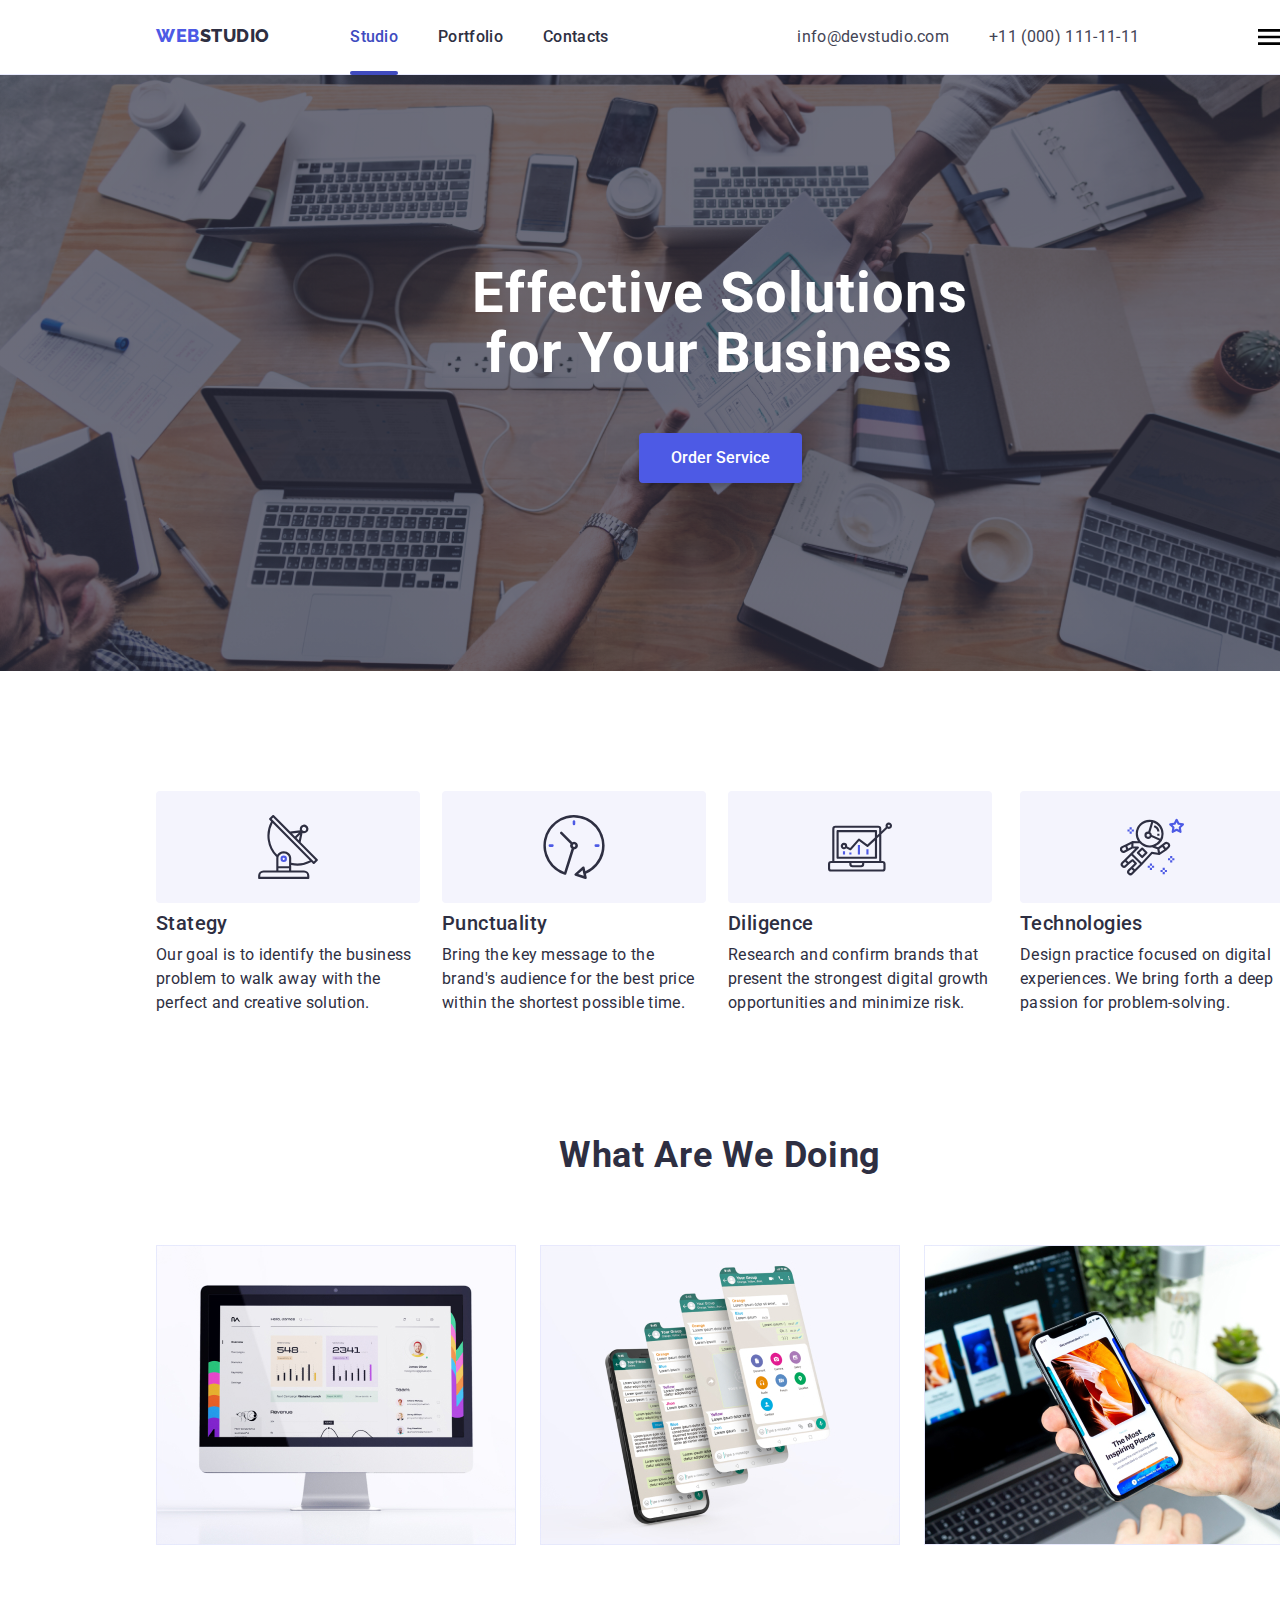
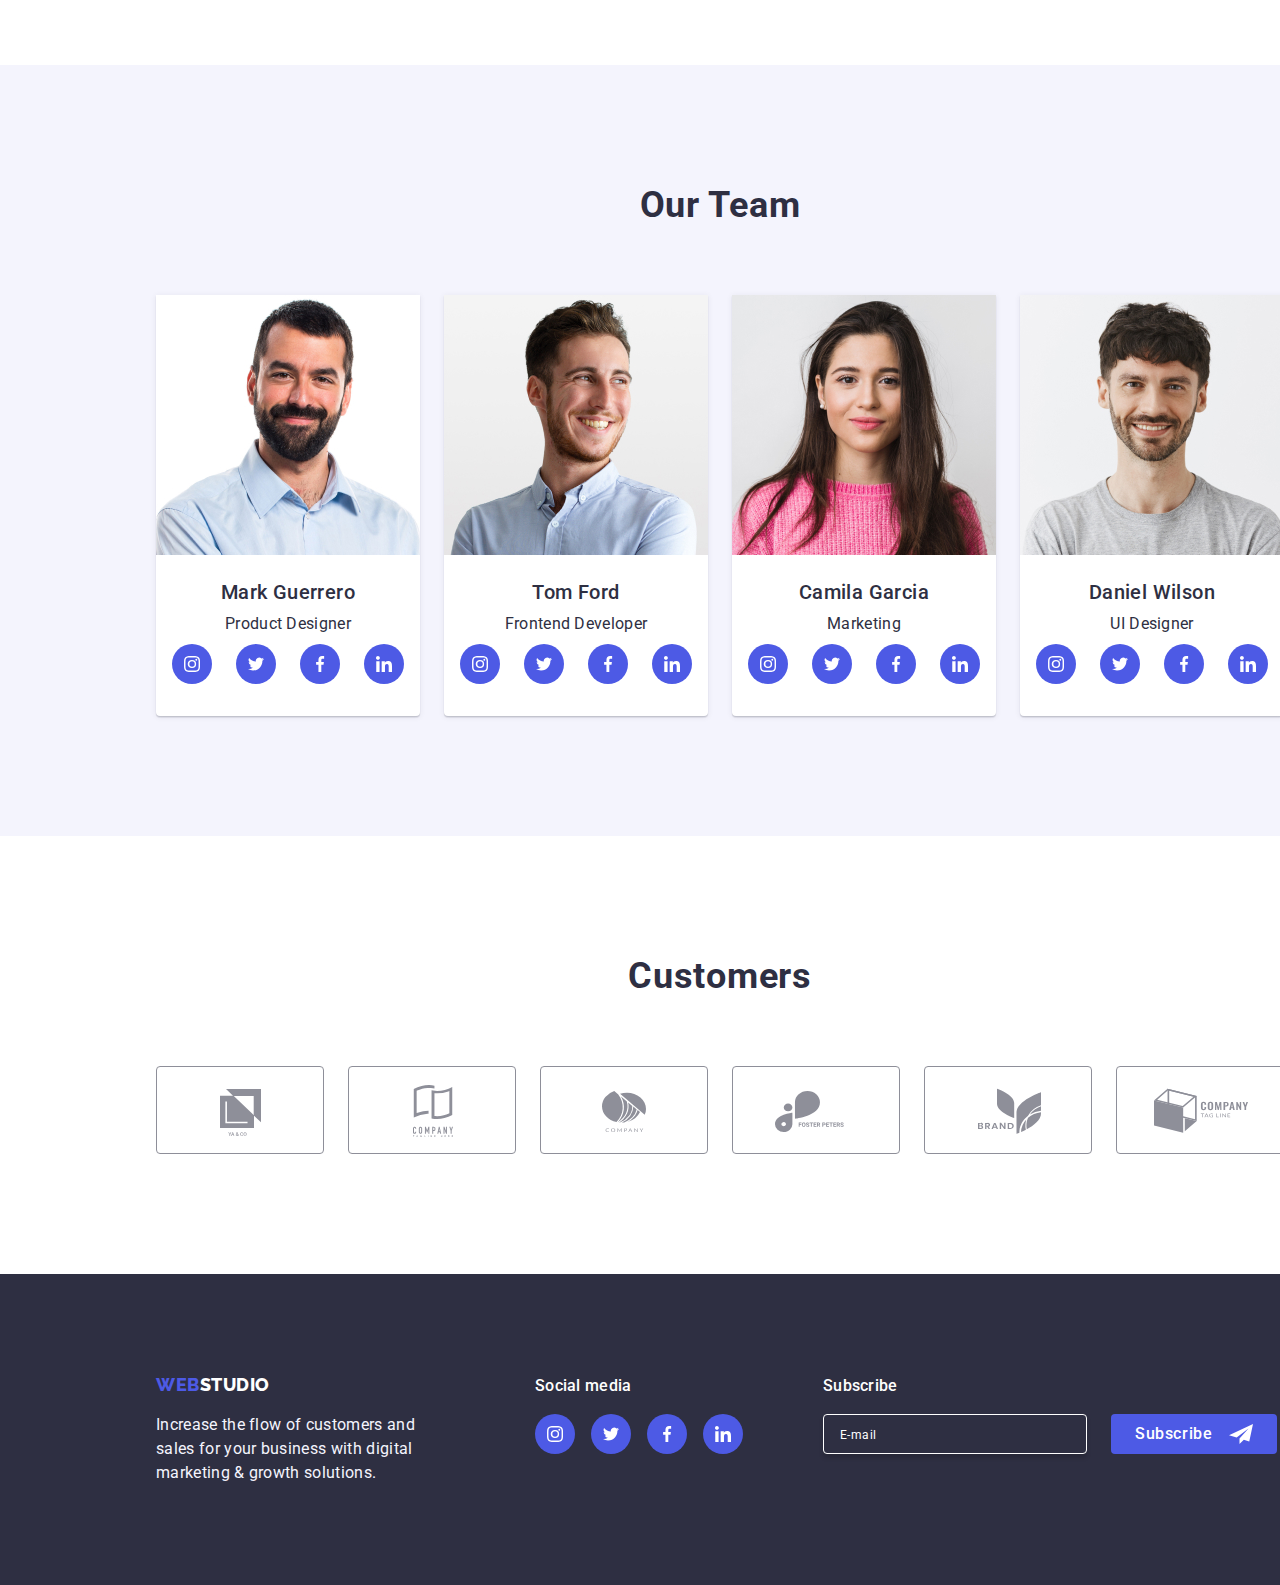
==== index.html @ 20be0d79 "hw-7-1st" ====
<!DOCTYPE html>
<html lang="en">
    <head>
        <meta charset="UTF-8">
        <meta http-equiv="X-UA-Compatible" content="IE=edge" />
        <meta name="viewport" content="width=device-width, initial-scale=1.0">
        <title>GOIT-homework #7</title>
        <link rel="stylesheet" href="https://cdnjs.cloudflare.com/ajax/libs/modern-normalize/1.0.0/modern-normalize.min.css" />
        <link rel="preconnect" href="https://fonts.googleapis.com">
        <link rel="preconnect" href="https://fonts.gstatic.com" crossorigin>
        <link href="https://fonts.googleapis.com/css2?family=Raleway:ital,wght@0,800;1,800&family=Roboto:ital,wght@0,400;0,500;0,700;0,900;1,400;1,500;1,700;1,900&display=swap"
            rel="stylesheet">
        <link rel="stylesheet" href="./css/styles.css" />
    </head>
    <body>
        <header class="header">
            <div class="container header-container">
                <nav>
                    <a href="./index.html" class="logo-web link">WEB<span class="logo-studio">STUDIO</span></a>
                    <ul class="menu list">
                        <li><a class="menu-link link active-link" href="./index.html">Studio</a></li>
                        <li><a class="menu-link hover-underline-animation link" href="./portfolio.html">Portfolio</a></li>
                        <li><a class="menu-link hover-underline-animation link" href="#">Contacts</a></li>
                    </ul>
                </nav>
            
                <ul class="menu container-contacts list">
                    <li><a class="contact-links" href="mailto:info@devstudio.com">info@devstudio.com</a></li>
                    <li><a class="contact-links" href="tel:+110001111111">+11 (000) 111-11-11</a></li>
                </ul>

                <button type="button" class="burger-btn" data-menu-open>
                    <svg class="burger-btn_icon">
                        <use href="./images/icons.svg#icon-menu"></use>
                    </svg>
                </button>
                
            </div>
        </header>
        
        <main>
            <section class="hero">
                <div class="container hero-container">
                    <h1 class="hero-title">Effective Solutions <br/>for Your Business</h1>
                    <button type="button" class="main-button button"  data-modal-open>Order Service</button>
                </div>
            </section>

            <section class="section">
                <div class="container">
                    <ul class="benefits list">
                        <li>
                            <div class="benefits-svg-box">
                                <svg class="benefits-svg-box_icon">
                                    <use href="./images/icons.svg#antenna" ></use>
                                </svg>
                            </div>
                            <h3 class="benefits-title">Stategy</h3>
                            <p class="benefits-description">Our goal is to identify the business problem to walk away with the perfect and creative solution.</p>
                        </li>

                        <li>
                            <div class="benefits-svg-box">
                                <svg class="benefits-svg-box_icon">
                                    <use href="./images/icons.svg#clock"></use>
                                </svg>
                            </div>
                            <h3 class="benefits-title">Punctuality</h3>
                            <p class="benefits-description">Bring the key message to the brand's audience for the best price within the shortest possible time.</p>
                        </li>

                        <li>
                            <div class="benefits-svg-box">
                                <svg class="benefits-svg-box_icon">
                                    <use href="./images/icons.svg#diagram"></use>
                                </svg>
                            </div>
                            <h3 class="benefits-title">Diligence</h3>
                            <p class="benefits-description">Research and confirm brands that present the strongest digital growth opportunities and minimize risk.</p>
                        </li>

                        <li>
                            <div class="benefits-svg-box">
                                <svg class="benefits-svg-box_icon">
                                    <use href="./images/icons.svg#astraunut"></use>
                                </svg>
                            </div>
                            <h3 class="benefits-title">Technologies</h3>
                            <p class="benefits-description">Design practice focused on digital experiences. We bring forth a deep passion for problem-solving.</p>
                        </li>
                    </ul>  
                </div>
            </section>

            <section class="section section-no-top-padding">
                <div class="container">
                    <h2 class="section_title">What are we doing</h2>
                    <ul class="what-we-do list">
                        <li><img src="./images/what-we-do-1.jpg" width="360" alt="monitor" /></li>
                        <li><img src="./images/what-we-do-2.jpg" width="360" alt="cellphone" /></li>
                        <li><img src="./images/what-we-do-3.jpg" width="360" alt="monitor-cellphone" /></li>
                    </ul>
                </div>
            </section>
                

            <section class="section team-background">
                <div class="container">
                    <h2 class="section_title">Our Team</h2>

                    <ul class="team list">
                        <li class="team-item">
                            <img src="./images/profile-1.jpg" width="264" alt="Mark Guerrero" />
                            <h3 class="team-name">Mark Guerrero</h3>
                            <p class="team-position">Product Designer</p>
                            <ul class="team-social list">
                                <li>
                                    <a href="#" class="team-social-link">
                                        <svg class="team-social-link_box">
                                            <use href="./images/icons.svg#instagram"></use>
                                        </svg>
                                    </a>
                                </li>

                                <li>
                                    <a href="#" class="team-social-link">
                                        <svg class="team-social-link_box">
                                            <use href="./images/icons.svg#twitter"></use>
                                        </svg>
                                    </a>
                                </li>

                                <li>
                                    <a href="#" class="team-social-link">
                                        <svg class="team-social-link_box">
                                            <use href="./images/icons.svg#facebook"></use>
                                        </svg>
                                    </a>
                                </li>

                                <li>
                                    <a href="#" class="team-social-link">
                                        <svg class="team-social-link_box">
                                            <use href="./images/icons.svg#linkedin"></use>
                                        </svg>
                                    </a>
                                </li>
                               
                            </ul>
                        </li>
                        
                        <li class="team-item">
                            <img src="./images/profile-2.jpg" width="264" alt="Tom Ford" />
                            <h3 class="team-name">Tom Ford</h3>
                            <p  class="team-position">Frontend Developer</p>
                            <ul class="team-social list">
                                <li>
                                    <a href="#" class="team-social-link">
                                        <svg class="team-social-link_box">
                                            <use href="./images/icons.svg#instagram"></use>
                                        </svg>
                                    </a>
                                </li>
                            
                                <li>
                                    <a href="#" class="team-social-link">
                                        <svg class="team-social-link_box">
                                            <use href="./images/icons.svg#twitter"></use>
                                        </svg>
                                    </a>
                                </li>
                            
                                <li>
                                    <a href="#" class="team-social-link">
                                        <svg class="team-social-link_box">
                                            <use href="./images/icons.svg#facebook"></use>
                                        </svg>
                                    </a>
                                </li>
                            
                                <li>
                                    <a href="#" class="team-social-link">
                                        <svg class="team-social-link_box">
                                            <use href="./images/icons.svg#linkedin"></use>
                                        </svg>
                                    </a>
                                </li>
                            
                            </ul>
                        </li>

                        <li class="team-item">
                            <img src="./images/profile-3.jpg" width="264" alt="Camila Garcia" />
                            <h3 class="team-name">Camila Garcia</h3>
                            <p  class="team-position">Marketing</p>
                            <ul class="team-social list">
                                <li>
                                    <a href="#" class="team-social-link">
                                        <svg class="team-social-link_box">
                                            <use href="./images/icons.svg#instagram"></use>
                                        </svg>
                                    </a>
                                </li>
                            
                                <li>
                                    <a href="#" class="team-social-link">
                                        <svg class="team-social-link_box">
                                            <use href="./images/icons.svg#twitter"></use>
                                        </svg>
                                    </a>
                                </li>
                            
                                <li>
                                    <a href="#" class="team-social-link">
                                        <svg class="team-social-link_box">
                                            <use href="./images/icons.svg#facebook"></use>
                                        </svg>
                                    </a>
                                </li>
                            
                                <li>
                                    <a href="#" class="team-social-link">
                                        <svg class="team-social-link_box">
                                            <use href="./images/icons.svg#linkedin"></use>
                                        </svg>
                                    </a>
                                </li>
                            
                            </ul>
                        </li>

                        <li class="team-item">
                            <img src="./images/profile-4.jpg" width="264" alt="Daniel Wilson" />
                            <h3 class="team-name">Daniel Wilson</h3>
                            <p  class="team-position">UI Designer</p>
                            <ul class="team-social list">
                                <li>
                                    <a href="#" class="team-social-link">
                                        <svg class="team-social-link_box">
                                            <use href="./images/icons.svg#instagram"></use>
                                        </svg>
                                    </a>
                                </li>
                            
                                <li>
                                    <a href="#" class="team-social-link">
                                        <svg class="team-social-link_box">
                                            <use href="./images/icons.svg#twitter"></use>
                                        </svg>
                                    </a>
                                </li>
                            
                                <li>
                                    <a href="#" class="team-social-link">
                                        <svg class="team-social-link_box">
                                            <use href="./images/icons.svg#facebook"></use>
                                        </svg>
                                    </a>
                                </li>
                            
                                <li>
                                    <a href="#" class="team-social-link">
                                        <svg class="team-social-link_box">
                                            <use href="./images/icons.svg#linkedin"></use>
                                        </svg>
                                    </a>
                                </li>
                            
                            </ul>
                        </li>
                    </ul>
                </div>
            </section>

            <section class="section">
                <div class="container">
                    <h2 class="section_title">Customers</h2>
                    <ul class="customers list">
                        <li>
                            <a class="customers-box" href="#">
                                <svg class="customers-box_svg">
                                    <use href="./images/icons.svg#logo1"></use>
                                </svg>
                            </a>
                        </li>
                        <li>
                            <a class="customers-box" href="#">
                                <svg class="customers-box_svg">
                                    <use href="./images/icons.svg#logo2"></use>
                                </svg>
                            </a>
                        </li>
                        <li>
                            <a class="customers-box" href="#">
                                <svg class="customers-box_svg">
                                    <use href="./images/icons.svg#logo3"></use>
                                </svg>
                            </a>
                        </li>
                        <li>
                            <a class="customers-box" href="#">
                                <svg class="customers-box_svg">
                                    <use href="./images/icons.svg#logo4"></use>
                                </svg>
                            </a>
                        </li>
                        <li>
                            <a class="customers-box" href="#">
                                <svg class="customers-box_svg">
                                    <use href="./images/icons.svg#logo5"></use>
                                </svg>
                            </a>
                        </li>
                        <li>
                            <a class="customers-box" href="#">
                                <svg class="customers-box_svg">
                                    <use href="./images/icons.svg#logo6"></use>
                                </svg>
                            </a>
                        </li>

                    </ul>
                </div>
            </section>
        </main>

        <footer class="footer">
            <div class="container row">
               
                <div class="footer-container">
                    <a href="./index.html" class="logo-web link">WEB<span class="logo-studio-white">STUDIO</span></a>
                    <p class="footer-item">Increase the flow of customers and <br />sales for your business with digital<br /> marketing &
                     growth solutions.</p>
                </div>

                <div class="footer-container footer-social-link_box">
                    <p class="footer-social-links_text">Social media</p>
                    <ul class="footer-social list">
                        <li>
                            <a href="#" class="footer-social-link">
                                <svg class="team-social-link_box">
                                    <use href="./images/icons.svg#instagram"></use>
                                </svg>
                            </a>
                        </li>
                    
                        <li>
                            <a href="#" class="footer-social-link">
                                <svg class="team-social-link_box">
                                    <use href="./images/icons.svg#twitter"></use>
                                </svg>
                            </a>
                        </li>

                        <li>
                            <a href="#" class="footer-social-link">
                                <svg class="team-social-link_box">
                                    <use href="./images/icons.svg#facebook"></use>
                                </svg>
                            </a>
                        </li>

                        <li>
                            <a href="#" class="footer-social-link">
                                <svg class="team-social-link_box">
                                    <use href="./images/icons.svg#linkedin"></use>
                                </svg>
                            </a>
                        </li>
  
                    </ul>
                </div>

                <div class="footer-container footer-form">
                    <form name="subscribe_form" autocomplete="on" method="" >
                        <label class="footer-form_label">
                            Subscribe
                            <input type="email" name="email" placeholder="E-mail" class="footer-form-input" required />
                        </label>
                        
                    
                        <button type="submit" class="footer-form-button">Subscribe
                            <svg class="footer-form-svgsubscribe">
                                <use href="./images/icons.svg#submit"></use>
                            </svg>
                        </button>
                    </form>
                </div>
            </div>
        
        </footer>
        <!-- Modal once you click Order Service button -->
        <div class="modal-bg is-hidden" data-modal>
            <div class="modal">
                <button class="modal-close-circle" data-modal-close>
                    <svg class="modal-close-icon">
                        <use href="./images/icons.svg#modal-close"></use>
                    </svg>
                </button>

                    <p class="form-header">Leave your contacts and we will call you back</p>

                    <form name="signup_form" autocomplete="on" class="form-container list"  method="">
                 
                                <label class="form-label">
                                    
                                        <span class="form-label-text">Name </span>
                                        <input type="text" class="form-input" name="full_name"   required />
                                            <!-- <span class="form-input-iconbox"> -->
                                        <svg class="form-input-icon">
                                        <use href="./images/icons.svg#person"></use>
                                        </svg> 
                                            <!-- </span> -->
                                </label>

                                <label class="form-label">
                                    <span class="form-label-text">Phone</span>
                                    <input type="tel" class="form-input" name="phone_number" required />
                                    <svg class="form-input-icon">
                                                <use href="./images/icons.svg#phone"></use>
                                    </svg>
                                </label>

                                <label class="form-label">
                                    <span class="form-label-text">Email</span>
                                    <input type="email" class="form-input" name="email_add" required />
                                    <svg class="form-input-icon">
                                        <use href="./images/icons.svg#email"></use>
                                    </svg>
                                </label>

                                <label class="form-label-textarea">
                                    <span class="form-label-text">Comment</span>
                                    <textarea name="comment" class="form-textarea" placeholder="Text input" required></textarea>
                                </label>
                           
                            <label class="form-agree-box">
                                <input type="checkbox" value="agree" name="agreement" class="checkbox" required />
                                <span class="checkbox-icon">
                                    <svg class="check-mark">
                                        <use href="./images/icons.svg#check-mark"></use>
                                    </svg>
                                </span>

                                <span class="form-agree-box_text">
                                    I accept the terms and conditions of the &nbsp;<a href="#" class="form-agree-box_link" >Privacy Policy</a>
                                </span>
                            </label>

                        <div class="form-button_container">
                            <button type="submit" class="form-button">Send</button>
                        </div>
                       
                    </form>

            </div>
        </div>

    <!-- MOBILE-MENU -->
    <div class="mobile-menu-container" data-menu>
        <div class="container-mobile">
            <button class="modal-close-circle" data-menu-close>
                <svg class="modal-close-icon">
                    <use href="./images/icons.svg#modal-close"></use>
                </svg>
            </button>

            <ul class="mobile-menu-list list">
                <li>
                    <a href="./index.html"class="mobile-menu-list_item mobile-menu-link-active link">Studio</a>
                </li>
                <li>
                    <a href="./portfolio.html"class="mobile-menu-list_item link">Portfolio</a>
                </li>
                <li>
                    <a href="" class="mobile-menu-list_item link">Contacts</a>
                </li>
            </ul>
            <ul class="mobile-contact-container list">
                <li>
                    <a href="tel:+110001111111" class="mobile-contact_tel link">+11 (000) 111-11-11</a>
                </li>
                <li>
                    <a href="mailto:info@devstudio.com" class="mobile-contact_email link">info@devstudio.com</a>
                </li>
            </ul>
            <ul class="mobile-social-container list">
                <li>
                    <a href="#" class="footer-social-link">
                        <svg class="team-social-link_box">
                            <use href="./images/icons.svg#instagram"></use>
                        </svg>
                    </a>
                </li>
                
                <li>
                    <a href="#" class="footer-social-link">
                        <svg class="team-social-link_box">
                            <use href="./images/icons.svg#twitter"></use>
                        </svg>
                    </a>
                </li>
                
                <li>
                    <a href="#" class="footer-social-link">
                        <svg class="team-social-link_box">
                            <use href="./images/icons.svg#facebook"></use>
                        </svg>
                    </a>
                </li>
                
                <li>
                    <a href="#" class="footer-social-link">
                        <svg class="team-social-link_box">
                            <use href="./images/icons.svg#linkedin"></use>
                        </svg>
                    </a>
                </li>
            </ul>
        </div>
    </div>

        <script src="./js/modal.js"></script>
        <script src="./js/mobile-menu.js"></script>
    </body>
</html>
---- css/styles.css ----
:root {
    --cloud: #F4F4FD;
    --white: #ffffff;
    --navyblue: #2E2F42;
    --iris: #4D5AE5;
    --iris-opa: #4d5ae5e4;
    --ocean: #404BBF;
    --cornflower: #E7E9FC;
    --slate: #434455;
    --lightslate: #8E8F99;
    --dairy: #FCFCFC;
    --modal-bg: #0000003c;
    --green: #31D0AA;
}

body {
    font-family: 'Roboto', sans-serif;
    background-color: var(--background-white);
    color: var(--navyblue);
    font-size: 16px;
    line-height: 24px;
    letter-spacing: 0.32px;
}

/* default */
h1,
h2,
h3,
h4,
h5,
h6,
p {
    margin: 0;
}

html {
    box-sizing: border-box;
}

*,
*::after,
*::before {
    box-sizing: inherit;
}

img {
    display: block;
    max-width: 100%;
    height: auto;
}

.link {
    text-decoration: none;
    color: inherit;
}

.list {
    list-style: none;
    padding: 0;
    margin: 0;
}

/* header-navigation */
.hover-underline-animation {
    display: inline-block;
    position: relative;
}

.hover-underline-animation::after {
    display: block;
    content: '';
    width: 100%;
    height: 4px;
    bottom: -1px;
    border-radius: 10px;
    position: absolute;
    transform: scaleX(0);
    background-color: var(--ocean);
    transition: transform 0.25s ease-out;
}

.hover-underline-animation:hover::after {
    transform: scaleX(1);
    transform-origin: bottom left;
}

.active-link {
    color: var(--ocean);
    position: relative;

}

.active-link::after {
    display: block;
    content: '';
    width: 100%;
    height: 4px;
    bottom: -1px;
    background-color: var(--ocean);
    border-radius: 10px;
    position: absolute;
}

.menu-link {
    font-size: 16px;
    font-weight: 500;
    line-height: 24px;
    letter-spacing: 0.32px;
    display: block;
    padding: 25px 0;
    transition-property: color;
    transition-duration: 250ms;
    transition-timing-function: cubic-bezier(0.4, 0, 0.2, 1);
}

.link:hover,
.link:focus {
    color: var(--iris);
}

.link:active {
    color: var(--ocean);
}

.contact-links {
    text-decoration: none;
    /* font-weight: 400; */
    color: var(--slate);
    display: block;
    padding: 25px 0;
    transition-property: color;
    transition-duration: 250ms;
    transition-timing-function: cubic-bezier(0.4, 0, 0.2, 1);
}

.contact-links:focus,
.contact-links:hover {
    color: var(--iris);
}

.contact-links .link:active {
    color: var(--ocean);
}

.logo-web,
.logo-studio {
    color: var(--iris);
    font-size: 18px;
    font-family: Raleway;
    font-weight: 800;
    line-height: 21px;
    letter-spacing: 0.54px;
    text-transform: uppercase;
}

.logo-studio {
    color: var(--navyblue);
}

.logo-studio-white {
    color: var(--white);
}

/* MAIN CONTAINER */

.container {
    width: 1440px;
    padding: 0 156px;
    margin: 0 auto;
}

@media screen and (max-width: 767px) {
        .container {
            width: 428px;
            padding: 0 16px;
            margin: 0 auto;
        }
        body {
            overflow-x: hidden;
        }
}
@media (min-width: 768px) and (max-width: 1158px) {
        .container {
            width: 768px;
            padding: 0 16px;
            margin: 0 auto;
        }
        body {
            overflow-x: hidden;
        }
}

.container-contacts {
    display: flex;
    gap: 40px;

}

.header {
    border-bottom: 1px solid var(--cornflower);
}

.header-container {
    display: flex;
    justify-content: space-between;
}

.menu {
    display: inline-flex;
    align-items: flex-start;
    gap: 40px;
    margin-left: 76px;
}

.burger-btn {
    /* margin-left: auto; */
    width: 32px;
    height: 22px;
    margin-top: 24px;
    margin-bottom: 24px;
    background-color: transparent;
    border: none;
    cursor: pointer;
    fill: var(--navyblue);
    transition-property: fill;
    transition-duration: 250ms;
    transition-timing-function: cubic-bezier(0.4, 0, 0.2, 1);
}

.burger-btn:hover,
.burger-btn:focus {
    fill: var(--lightslate);
}
.burger-btn_icon {
    width: 24px;
    height: 24px;
    fill: currentColor;
    }
.modal-close-icon {
    width: 8px;
    height: 8px;
    fill: currentColor;
    transition-property: fill;
    transition-duration: 250ms;
    transition-timing-function: cubic-bezier(0.4, 0, 0.2, 1);
}
.mobile-menu-list{
    display: inline-flex;
    flex-direction: column;
    align-items: flex-start;
    gap: 40px;
}
.mobile-menu-link-active{
    color: var(--ocean, #404BBF);
}
.mobile-menu-list_item{
    /* color: var(--ocean, #404BBF); */
    
        /* Header 2 */
        /* font-family: Roboto; */
        font-size: 36px;
        font-style: normal;
        font-weight: 700;
        line-height: 40px;
        /* 111.111% */
        letter-spacing: 0.72px;
        text-transform: capitalize;
        cursor: pointer;
}
.mobile-contact-container{
    display: inline-flex;
        flex-direction: column;
        align-items: flex-start;
        gap: 40px;
        margin-top: 284px;
}
.mobile-contact_tel{
color: var(--iris, #4D5AE5);

    /* Header 2 */
    font-family: Roboto;
    font-size: 36px;
    font-style: normal;
    font-weight: 700;
    line-height: 40px;
    /* 111.111% */
    letter-spacing: 0.72px;
    text-transform: capitalize;
}
.mobile-contact_email{
    color: var(--slate, #434455);
    
        /* Header 3 */
        font-family: Roboto;
        font-size: 20px;
        font-style: normal;
        font-weight: 500;
        line-height: 24px;
        /* 120% */
        letter-spacing: 0.4px;
}
.mobile-social-container{
    display: inline-flex;
    align-items: flex-start;
    gap: 56px;
    margin-top: 48px;
    margin-bottom: 40px;
}
.mobile-menu-container {
    position: fixed;
    left: 0px;
    top: 0px;
    width: 100%;
    height: 100%;
    padding-left:40px;
    padding-top: 80px;
    /* height: 100vh; */
    background: var(--white, #FFF);
    box-shadow: 0px 1px 6px 0px rgba(46, 47, 66, 0.08), 0px 1px 1px 0px rgba(46, 47, 66, 0.16), 0px 2px 1px 0px rgba(46, 47, 66, 0.08);
    overflow-x: hidden;
    overflow-y: scroll;
    z-index: 100;
    opacity: 0;
    visibility: hidden;
    pointer-events: none;
    transition: opacity 500ms var(--function-transition), visibility 500ms var(--function-transition);
}
.mobile-menu-container.is-open {
    opacity: 1;
    visibility: visible;
    pointer-events: auto;
}

@media screen and (max-width: 767px) {
    .header-container {
        display: flex;
        align-items: center;
        justify-content: baseline;
        height: 70px;
    }
    .menu{
        display: none;
    }
}

@media (min-width: 768px) and (max-width: 1158px) {
    .header-container {
        display: flex;
        height: 72px;
    }
    .container-contacts {
        display: block;
        flex-wrap: wrap;
        gap: 16px;
    }
    .contact-links {
        display: flex;
        margin: 16px 0;
        padding: 0;
        font-size: 12px;
        line-height: 14px;
        letter-spacing: 0.48px;
    }
    .burger-btn{
        display: none;
    }
    
}

/* HERO SECTION */
.hero {
    background-color: var(--navyblue);
    background: linear-gradient(to right,
            var(--grey, rgba(46, 47, 66, 0.70), rgba(46, 47, 66, 0.70))), url(../images/people-office.jpg);
    background-size: cover;
    padding: 188px 0;
}

.hero-container {
    text-align: center;

}

.hero-title {
    font-size: 56px;
    font-weight: 700;
    line-height: 60px;
    letter-spacing: 1.12px;
    text-align: center;
    margin-bottom: 50px;
    color: white;
}

.main-button {
    display: inline-flex;
    padding: 16px 32px;
    align-items: flex-start;
    border: none;
    font-weight: 500;
    border-radius: 4px;
    background-color: var(--iris);
    color: var(--white);
    box-shadow: 0px 4px 4px 0px rgba(0, 0, 0, 0.15);
    cursor: pointer;
    transition-property: background-color, color, box-shadow;
    transition-duration: 250ms;
    transition-timing-function: cubic-bezier(0.4, 0, 0.2, 1);
}

.button:hover {
    background-color: var(--ocean);
}

@media screen and (max-width: 767px) {
        .hero {
            padding: 112px 0;
            width: 100%;
            background: linear-gradient(to right,
                    var(--grey, rgba(46, 47, 66, 0.70), rgba(46, 47, 66, 0.70))), url(../images/people-office-mobile.jpg);
            background-size: cover;
        }
        .hero-title {
            font-size: 36px;
            line-height: 40px;
            letter-spacing: 0.72px;
            margin-bottom: 72px;
            text-transform: capitalize;
        }
        .main-button {
            letter-spacing: 0.64px;
        }

}

@media (min-width: 768px) and (max-width: 1158px) {
        .hero {
            padding: 112px 0;
            width: 100%;
            background: linear-gradient(to right,
                    var(--grey, rgba(46, 47, 66, 0.70), rgba(46, 47, 66, 0.70))), url(../images/people-office.jpg);
        }
        .hero-title {
            margin-bottom: 36px;
        }
        .main-button {
            letter-spacing: 0.64px;
        }
}

/* SECTION  */
.section {
    padding: 120px 0;
}

.section-no-top-padding {
    padding-top: 0;
}

.section_title {
    font-size: 36px;
    font-weight: 700;
    line-height: 40px;
    letter-spacing: 0.72px;
    text-transform: capitalize;
    text-align: center;
    margin-bottom: 70px;
}
@media screen and (max-width: 767px) {
    .section {
            padding: 96px 0;
        }
}

@media (min-width: 768px) and (max-width: 1158px) {
    .section {
            padding: 96px 0;       
        }
}

/* BENIFITS section */
.benefits {
    gap: 22px;
    display: flex;
    align-items: center;
}

.benefits-svg {
    width: 64px;
    height: 64px;
    flex-shrink: 0;
}

.benefits-svg-box {
    width: 264px;
    height: 112px;
    display: flex;
    align-items: center;
    justify-content: center;
    margin-bottom: 8px;
    border-radius: 4px;
    background: var(--cloud);
}

.benefits-svg-box_icon {
    width: 64px;
    height: 64px;
    flex-shrink: 0;
}

.benefits-title {
    font-size: 20px;
    font-weight: 500;
    line-height: 24px;
    margin-bottom: 8px;
    letter-spacing: 0.4px;
}

.benefits-description {
    font-size: 16px;
    line-height: 24px;
    letter-spacing: 0.32px;
}

@media screen and (max-width: 767px) {
        .benefits {
            display: inline-flex;
            flex-direction: column;
            align-items: flex-start;
            gap: 72px;
        }
        .benefits-svg-box {
            display: none;
        }
        .benefits-title {
            align-self: stretch;
            text-align: center;
            font-size: 36px;
            font-weight: 700;
            line-height: 40px;
            letter-spacing: 0.72px;
            text-transform: capitalize;
        }
        .benefits-description {
            align-self: stretch;
        }

}

@media (min-width: 768px) and (max-width: 1158px) {
    .benefits {
            height: 312px;
            flex-direction: column;
            justify-content:space-between;
            align-items: center;
            gap: 24px;
            flex-wrap: wrap;     
        }
    
        .benefits-svg-box {
            display: none;
        }
    
        .benefits-title {
            width: 264px;
            font-size: 36px;
            font-weight: 700;
            line-height: 40px;
            letter-spacing: 0.72px;
            text-transform: capitalize;
        }
        .benefits-description {
            align-self: stretch;
        }
        .benefits li{
            display: flex;
            width: 356px;
            flex-direction: column;
            align-items: flex-start;
            gap: 8px;
        }
}

 /* WHAT ARE WE DOING SECTION */
.what-we-do_item {
    flex-direction: column;
    justify-content: center;
    align-items: center;
    width: 360px;
    height: 300px;
    border: 1px solid var(--cornflower);
    background: url(<path-to-image>), lightgray -72.845px -19px / 144.444% 112.667% no-repeat;
}

.what-we-do {
    display: flex;
    gap: 24px;
    justify-content: center;
}

@media screen and (max-width: 767px) {
        .section-no-top-padding {
            display: none;
        }
}

@media (min-width: 768px) and (max-width: 1158px) {
        .section-no-top-padding {
            display: none;
         }
}

/* TEAM section */

.team-background {
    background: var(--cloud);
}

.team {
    display: flex;
    gap: 24px;
    justify-content: center;
}

.team-item {
    padding-bottom: 32px;
    border-radius: 0px 0px 4px 4px;
    background-color: var(--white);
    box-shadow: 0px 2px 1px 0px rgba(46, 47, 66, 0.08), 0px 1px 1px 0px rgba(46, 47, 66, 0.16), 0px 1px 6px 0px rgba(46, 47, 66, 0.08);
}

.team-name {
    margin-top: 25px;
    margin-bottom: 8px;
    text-align: center;
    font-size: 20px;
    font-weight: 500;
    line-height: 24px;
    letter-spacing: 0.4px;
}

.team-position {
    text-align: center;
    font-size: 16px;
    line-height: 24px;
    letter-spacing: 0.32px;
    margin-bottom: 8px;
}

.team-social {
    display: flex;
    justify-content: center;
    align-items: center;
    gap: 24px;
}

.team-social-link {
    display: flex;
    align-items: center;
    justify-content: center;
    width: 40px;
    height: 40px;
    background-color: var(--iris);
    border-radius: 50%;
    transition-property: background-color;
    transition-duration: 250ms;
    transition-timing-function: cubic-bezier(0.4, 0, 0.2, 1);
}

.team-social-link_box {
    width: 16px;
    height: 16px;
    flex-shrink: 0;
}

.team-social-link:hover,
.team-social-link:focus {
    background-color: var(--ocean);
    cursor: pointer;
}

@media screen and (max-width: 767px) {
    .team {
        display: flex;
        flex-wrap: wrap;
        gap: 24px;
    }
    
    .team-item {
        display: inline-flex;
        flex-direction: column;
        justify-content: center;
        align-items: center;
        margin-bottom: 72px;
    }

}

@media (min-width: 768px) and (max-width: 1158px) {
    .team {
        display: flex;
        flex-wrap: wrap;
        gap:24px;
     }
    .team-item {
        display: inline-flex;
        flex-direction: column;
        justify-content: center;
        align-items: center;
        margin-bottom: 64px;
    }
}

/* CUSTOMERS SECTION */

.customers {
    display: inline-flex;
    align-items: flex-start;
    gap: 24px;
}

.customers-box {
    display: flex;
    align-items: center;
    justify-content: center;
    width: 168px;
    height: 88px;
    flex-shrink: 0;
    border-radius: 4px;
    border: 1px solid var(--lightslate);
    color: var(--lightslate);
    transition-property: background-color, color, border;
    transition-duration: 250ms;
    transition-timing-function: cubic-bezier(0.4, 0, 0.2, 1);
}

.customers-box_svg {
    width: 104px;
    height: 56px;
    fill: currentColor;
}

.customers-box:hover,
.customers-box:focus {
    border-color: var(--ocean);
    color: var(--ocean);
    cursor: pointer;
}

@media screen and (max-width: 767px) {
    .customers {
        display: flex;
        justify-content: space-between;
        margin: 0 16px;
        flex-wrap: wrap;
    }

    .customers>li {
        display: inline-flex;
        flex-direction: column;
        justify-content: center;
        align-items: center;
        margin-top: 72px;
    }
}

@media (min-width: 768px) and (max-width: 1158px) {
    .customers {
        width: 552px;
        margin: 0 95px;
        flex-wrap: wrap;
        gap: 24px;
    }
    .customers > li {
        display: inline-flex;
        flex-direction: column;
        justify-content: center;
        align-items: center;
        margin-top: 72px;
    }
}

.footer {
    background-color: var(--navyblue);
    padding: 100px 0;

}

.footer-container {
    display: flex;
    flex-direction: column;
}

.footer-item {
    margin-top: 17.5px;
    color: var(--cloud);
    font-size: 16px;
    line-height: 24px;
    letter-spacing: 0.32px;
}

.footer-social-link_box {
    width: 208px;
    height: 80px;
    flex-shrink: 0;
    margin-left: 120px;
    display: inline;
}

.footer-social {
    display: inline-flex;
    align-items: flex-start;
    gap: 16px;
}

.footer-social-link {
    width: 40px;
    height: 40px;
    background-color: var(--iris);
    padding: 8px;
    border-radius: 50%;
}

.footer-social-links_text {
    color: var(--white, #FFF);
    font-size: 16px;
    font-weight: 500;
    line-height: 24px;
    letter-spacing: 0.32px;
    margin-bottom: 16px;
}

.footer-social-link_box:hover,
.footer-social-link_box:focus {
    fill: var(--ocean);
    cursor: pointer;
    transition-property: background-color, color;
    transition-duration: 250ms;
    transition-timing-function: cubic-bezier(0.4, 0, 0.2, 1);
}

.row {
    display: flex;
    flex-direction: row;
}

.footer-container form {
    display: flex;
    align-items: flex-end;
}

.footer-form {
    width: 453px;
    height: 80px;
    flex-shrink: 0;
    margin-left: 80px;
}

.footer-form_label {
    display: block;
    color: var(--white);
    font-weight: 500;
    /* margin-bottom: 16px; */
}

.footer-form-input {
    color: var(--white);
    width: 264px;
    height: 40px;
    padding: 8px 16px;
    display: flex;
    margin-top: 16px;
    font-size: 14px;
    flex-shrink: 0;
    background: var(--navyblue, #2E2F42);
    border-radius: 4px;
    border: 1px solid var(--white, #FFF);
    box-shadow: 0px 4px 4px 0px rgba(0, 0, 0, 0.15);
}

.footer-form-input::placeholder {
    color: var(--white, #FFF);
    font-size: 12px;
    font-style: normal;
    font-weight: 400;
    line-height: 24px;
    letter-spacing: 0.48px;
}

.footer-form-button {
    height: 40px;
    display: inline-flex;
    padding: 8px 24px;
    justify-content: center;
    align-items: center;
    gap: 16px;
    margin-left: 24px;
    border: none;
    font-weight: 500;
    line-height: 24px;
    letter-spacing: 0.64px;
    border-radius: 4px;
    color: var(--white);
    background: var(--iris, #4D5AE5);
    cursor: pointer;
    transition-property: background-color, color;
    transition-duration: 250ms;
    transition-timing-function: cubic-bezier(0.4, 0, 0.2, 1);
}

.footer-form-svgsubscribe {
    width: 24px;
    height: 24px;
}

.footer-form-button:hover {
    background-color: var(--ocean);
}
.footer-social-link {
    display: flex;
    align-items: center;
    justify-content: center;
    width: 40px;
    height: 40px;
    background-color: var(--iris);
    border-radius: 50%;
    transition-property: background-color;
    transition-duration: 250ms;
    transition-timing-function: cubic-bezier(0.4, 0, 0.2, 1);
}

.footer-social-link:hover,
.footer-social-link:focus {
    background-color: var(--green);
    cursor: pointer;
}

@media screen and (max-width: 767px) {
    .footer {
        height: 664px;
        flex-shrink: 0;
        padding-bottom: 96px;       
        }
    .row {
        display: flex;
        align-items: center;
        justify-content: center;
        flex-wrap: wrap;
    }
    .footer-container {
        width: 268px;
        flex-shrink: 0;
        text-align: center;
        margin-bottom: 72px;     
        display: block;
    }
    .footer-item{
        text-align: left;  
    }

    .footer-social-link_box {
        margin-left: 0;
    }
    .footer-form {
        width: 428px;
        padding: 0 15px;
        margin-left: 0;         
    }
    .footer-form > form{
        display: block;
    }
    .footer-form-input {
        width: 398px;
        margin-bottom: 16px;
    }
}

@media (min-width: 768px) and (max-width: 1158px) {
    .footer {
        width: 768px;
        height: 456px;
        flex-shrink: 0;
        padding-bottom: 96px 0;
    }
    .row {
        display: flex;
        flex-wrap: wrap;
        padding-left: 108px;
    }
    
    .footer-container {
        width: 264px;
        margin-left: 0;
        margin-bottom: 72px;
    }
    .footer-social-link_box {
        width: 208px;
        height: 80px;
        flex-shrink: 0;
        margin-left: 24px;
    }
    .footer-form {
        width: 453px;
        height: 80px;
        flex-shrink: 0;
    }
}

.button-filter {
    display: flex;
    padding: 12px 24px;
    justify-content: center;
    align-items: center;
    border-radius: 4px;
    border: 1px solid var(--cornflower);
    background: var(--cloud);
    color: var(--iris);
    font-size: 16px;
    font-weight: 500;
    line-height: 24px;
    letter-spacing: 0.64px;
    transition-property: border, background-color, color, box-shadow;
    transition-duration: 250ms;
    transition-timing-function: cubic-bezier(0.4, 0, 0.2, 1);
}

.button-filter:hover,
.button-filter:focus {
    background-color: var(--ocean);
    cursor: pointer;
    color: var(--white);
    border: 1px solid var(--ocean);
    box-shadow: 0px 2px 2px 0px rgba(0, 0, 0, 0.12), 0px 2px 1px 0px rgba(0, 0, 0, 0.08), 0px 3px 1px 0px rgba(0, 0, 0, 0.10);
}

.button-filter-active {
    background: var(--ocean);
    color: var(--white);
    box-shadow: 0px 2px 2px 0px rgba(0, 0, 0, 0.12), 0px 2px 1px 0px rgba(0, 0, 0, 0.08), 0px 3px 1px 0px rgba(0, 0, 0, 0.10);
    border: 1px solid var(--ocean);
    cursor: pointer;
}

.filter {
    display: flex;
    gap: 24px;
    justify-content: center;
    margin-bottom: 72px;
}


.portfolio {
    display: flex;
    gap: 48px 24px;
    flex-wrap: wrap;
}

.portfolio_item {
    display: flex;
    width: 360px;
    flex-direction: column;
    align-items: flex-start;
    border-radius: 0px 0px 4px 4px;
    transition-property: box-shadow;
    transition-duration: 250ms;
    transition-timing-function: cubic-bezier(0.4, 0, 0.2, 1);
}

.portfolio_item:hover,
.portfolio_item:focus {
    box-shadow: 0px 2px 1px 0px rgba(46, 47, 66, 0.08), 0px 1px 1px 0px rgba(46, 47, 66, 0.16), 0px 1px 6px 0px rgba(46, 47, 66, 0.08);

}

.portfolio-card {
    min-width: 360px;
}

.portfolio-card-overlay {
    position: relative;
    overflow: hidden;
}

.portfolio-card-desc {
    position: absolute;
    width: 100%;
    height: 100%;
    padding: 40px 32px 164px 32px;
    background-color: var(--iris-opa);
    color: var(--cloud);
    font-weight: 400;
    transition-property: transform;
    transition-duration: 250ms;
    transition-timing-function: cubic-bezier(0.4, 0, 0.2, 1);
}

.portfolio-link {
    text-decoration: none;
    color: inherit;
}

.portfolio-link:hover .portfolio-card-desc,
.portfolio-link:focus .portfolio-card-desc {
    display: block;
    transform: translateY(-100%);
}

.portfolio-text_wrapper {
    padding: 32px 16px;
    border: 1px solid var(--cornflower);
    border-top: none;
    width: 100%;
}

.portfolio_title {
    color: var(--navyblue);
    margin-bottom: 10px;
    font-size: 20px;
    font-weight: 500;
    line-height: 24px;
    letter-spacing: 0.4px;
}

.portfolio_description {
    color: var(--slate);
    font-size: 16px;
    line-height: 24px;
    letter-spacing: 0.32px;
}

@media screen and (max-width: 767px) {
    .filter {
        width: 280px;
        gap: 24px;
        flex-wrap: wrap;
        justify-content: left;
        margin-bottom: 48px;
    }

    .filter>li {
        gap: 16px;
    }

    .button-filter {
        padding: 8px 16px;
    }
   
}

@media (min-width: 768px) and (max-width: 1158px) {
    .portfolio {
        display: flex;
        /* gap: 72px 24px; */
        flex-wrap: wrap;
    }

    .portfolio_item {
        width: 356px;
        height: 420px;
        flex-shrink: 0;
        flex-basis: calc(100% / 2 - 24px);
        /* margin-right: 24px; */
        margin-bottom: 72px;
    }


}
/*Modal*/
.modal-bg {
    position: fixed;
    top: 0;
    left: 0;
    width: 100%;
    height: 100%;
    background-color: var(--modal-bg);
    transition-property: opacity, visibility;
    transition-duration: 250ms;
    transition-timing-function: cubic-bezier(0.4, 0, 0.2, 1);
}

.is-hidden {
    opacity: 0;
    visibility: hidden;
    pointer-events: none;
}

/*For modal in Hero Button */
.modal {
    position: absolute;
    padding: 72px 24px 24px 24px;
    top: 50%;
    left: 50%;
    width: 408px;
    /* height: 584px; */
    border-radius: 4px;
    background: var(--dairy);
    box-shadow: 0px 2px 1px 0px rgba(0, 0, 0, 0.20), 0px 1px 3px 0px rgba(0, 0, 0, 0.12), 0px 1px 1px 0px rgba(0, 0, 0, 0.14);
    transform: translate(-50%, -50%);
}

@media screen and (max-width: 767px) {
    .modal-bg {
        width: 100%;
    }
    .modal {
        width: 392px;
    }
}

@media (min-width: 768px) and (max-width: 1158px) {
    .modal-bg {
        width: 100%;
    }
    .modal {
        width: 408px;
    }
}
.modal-close-circle {
    position: absolute;
    display: flex;
    align-items: center;
    justify-content: center;
    top: 24px;
    right: 24px;
    width: 24px;
    height: 24px;
    color: var(--navyblue);
    border-radius: 50%;
    background-color: var(--cornflower);
    border-color: rgba(0, 0, 0, 0.10);
    cursor: pointer;
    transition-property: background-color, border-color, color;
    transition-duration: 250ms;
    transition-timing-function: cubic-bezier(0.4, 0, 0.2, 1);
}

.modal-close-circle:hover,
.modal-close-circle:focus {

    color: var(--white);
    background-color: var(--ocean);
}

.modal-close-icon {
    width: 8px;
    height: 8px;
    fill: currentColor;
    transition-property: fill;
    transition-duration: 250ms;
    transition-timing-function: cubic-bezier(0.4, 0, 0.2, 1);
}

/* Modal Form */
.form-header {
    /* padding-top: 72px;
    padding-left: 24px;
    padding-right: 24px; */
    color: var(--navyblue, #2E2F42);
    text-align: center;
    font-weight: 500;
    margin-bottom: 34px;
}

.form-container {
    display: flex;
    flex-direction: column;
    align-items: flex-start;
    /* width: 360px;
    height: 336px; */
    border-radius: 4px;
    /* margin-left: 24px;
    margin-right: 24px; */
}

.form-button_container {
    display: flex;
    align-items: center;
    justify-content: center;
    width: 100%;
}

.form-button {
    width: 169px;
    height: 56px;
    padding: 16px 32px;
    border: none;
    /* margin-bottom: 24px; */
    font-weight: 500;
    letter-spacing: 0.64px;
    border-radius: 4px;
    background-color: var(--iris);
    color: var(--white);
    box-shadow: 0px 4px 4px 0px rgba(0, 0, 0, 0.15);
    cursor: pointer;
    transition-property: background-color, color;
    transition-duration: 250ms;
    transition-timing-function: cubic-bezier(0.4, 0, 0.2, 1);
}

.form-button:hover,
.form-button:focus {
    background-color: var(--ocean);
}

.form-input {
    display: block;
    width: 360px;
    height: 40px;
    padding-top: 11px;
    padding-bottom: 11px;
    padding-left: 38px;
    flex-shrink: 0;
    font-size: 14px;
    fill: currentColor;
    border-radius: 4px;
    border: 1px solid var(--navyblue-modal, rgba(46, 47, 66, 0.40));
    transition-property: border;
    transition-duration: 250ms;
    transition-timing-function: cubic-bezier(0.4, 0, 0.2, 1);
}

.form-input:focus,
.form-input:hover,
.form-textarea:hover,
.form-textarea:focus {
    border: 1px solid var(--iris, #4D5AE5);
}

.form-input:focus+.form-input-icon,
.form-input:hover+.form-input-icon {
    fill: var(--iris);
}

.form-textarea {
    width: 360px;
    height: 120px;
    flex-shrink: 0;
    padding-top: 8px;
    padding-left: 16px;
    border-radius: 4px;
    font-size: 14px;
    border: 1px solid var(--navyblue-modal, rgba(46, 47, 66, 0.40));
    resize: none;
    transition-property: border;
    transition-duration: 250ms;
    transition-timing-function: cubic-bezier(0.4, 0, 0.2, 1);
}

.form-textarea::placeholder {
    color: var(--navyblue-modal, rgba(46, 47, 66, 0.40));
    font-size: 12px;
    font-weight: 400;
    line-height: 14px;
    letter-spacing: 0.48px;
}

.checkbox {
    appearance: none;
    position: absolute;
}

.checkbox-icon {
    display: inline-block;
    border-radius: 2px;
    fill: none;
    transition-property: border;
    transition-duration: 250ms;
    transition-timing-function: cubic-bezier(0.4, 0, 0.2, 1);
}

.checkbox-icon:hover,
.checkbox-icon:focus {
    border: 1px solid var(--iris, #4D5AE5);
}

.check-mark {
    display: block;
    width: 16px;
    height: 16px;
    border-radius: 2px;
    border: 1px solid var(--navyblue-modal, rgba(46, 47, 66, 0.40));
    cursor: pointer;
}

.checkbox:checked+.checkbox-icon {
    background-size: contain;
    font: var(--white);
    fill: var(--white);
    border-radius: 2px;
    border: 1px solid var(--iris, rgba(46, 47, 66, 0.40));
    background-color: var(--iris);
    cursor: pointer;
}

.form-label {
    position: relative;
    margin-bottom: 30px;
    font-size: 12px;
    line-height: 1.166;
    letter-spacing: 0.01em;
    color: var(--lightslate, #8E8F99);
}

.form-label-textarea {
    position: relative;
    margin-bottom: 16px;
    font-size: 12px;
    line-height: 1.166;
    letter-spacing: 0.01em;
    color: var(--lightslate, #8E8F99);
}

.form-label-text {
    position: absolute;
    top: -20px;
}

.form-input-icon {
    position: absolute;
    transform: translateY(-50%);
    top: 50%;
    left: 16px;
    width: 18px;
    height: 24px;
    fill: var(--navyblue, #2E2F42);
    transition-property: fill;
    transition-duration: 250ms;
    transition-timing-function: cubic-bezier(0.4, 0, 0.2, 1);
}

.form-agree-box {
    display: flex;
    align-items: center;
    justify-content: flex-start;
    width: 360px;
    height: 16px;
    gap: 8px;
    margin-bottom: 24px;
}

.form-agree-box_text {
    flex-shrink: 0;
    color: var(--lightslate, #8E8F99);
    font-size: 12px;
    font-weight: 400;
    line-height: 14px;
    letter-spacing: 0.48px;
}

.form-agree-box_link {
    color: var(--iris, #4D5AE5);
    font-size: 12px;
    font-weight: 400;
    line-height: 16px;
    letter-spacing: 0.48px;
    text-decoration-line: underline;
    transition-property: color, text-decoration-color;
    transition-duration: 250ms;
    transition-timing-function: cubic-bezier(0.4, 0, 0.2, 1);
}

.form-agree-box_link:hover,
.form-agree-box_link:focus {
    color: var(--ocean);
    text-decoration-color: rgba(0, 0, 255, 0.0);
}

/* ? */
.modal-form {
    display: block;
    width: 360px;
    flex-direction: column;
    align-items: flex-start;
    gap: 8px;
    padding-left: 24px;
    padding-right: 24px;
}

.modal-form-label {
    display: block;
    position: relative;
    margin-top: 4px;
    color: var(--lightslate, #8E8F99);
    font-size: 12px;
    font-weight: 400;
    line-height: 14px;
    letter-spacing: 0.48px;
}

.modal-label-text {
    display: block;
    margin-bottom: 4px;
}

.modal-form-input {
    display: block;
    padding: 8px;
    border: 1px solid #2a2a2a;
    border-radius: 4px;
    font-family: inherit;
    font-size: 16px;
    outline: none;
}
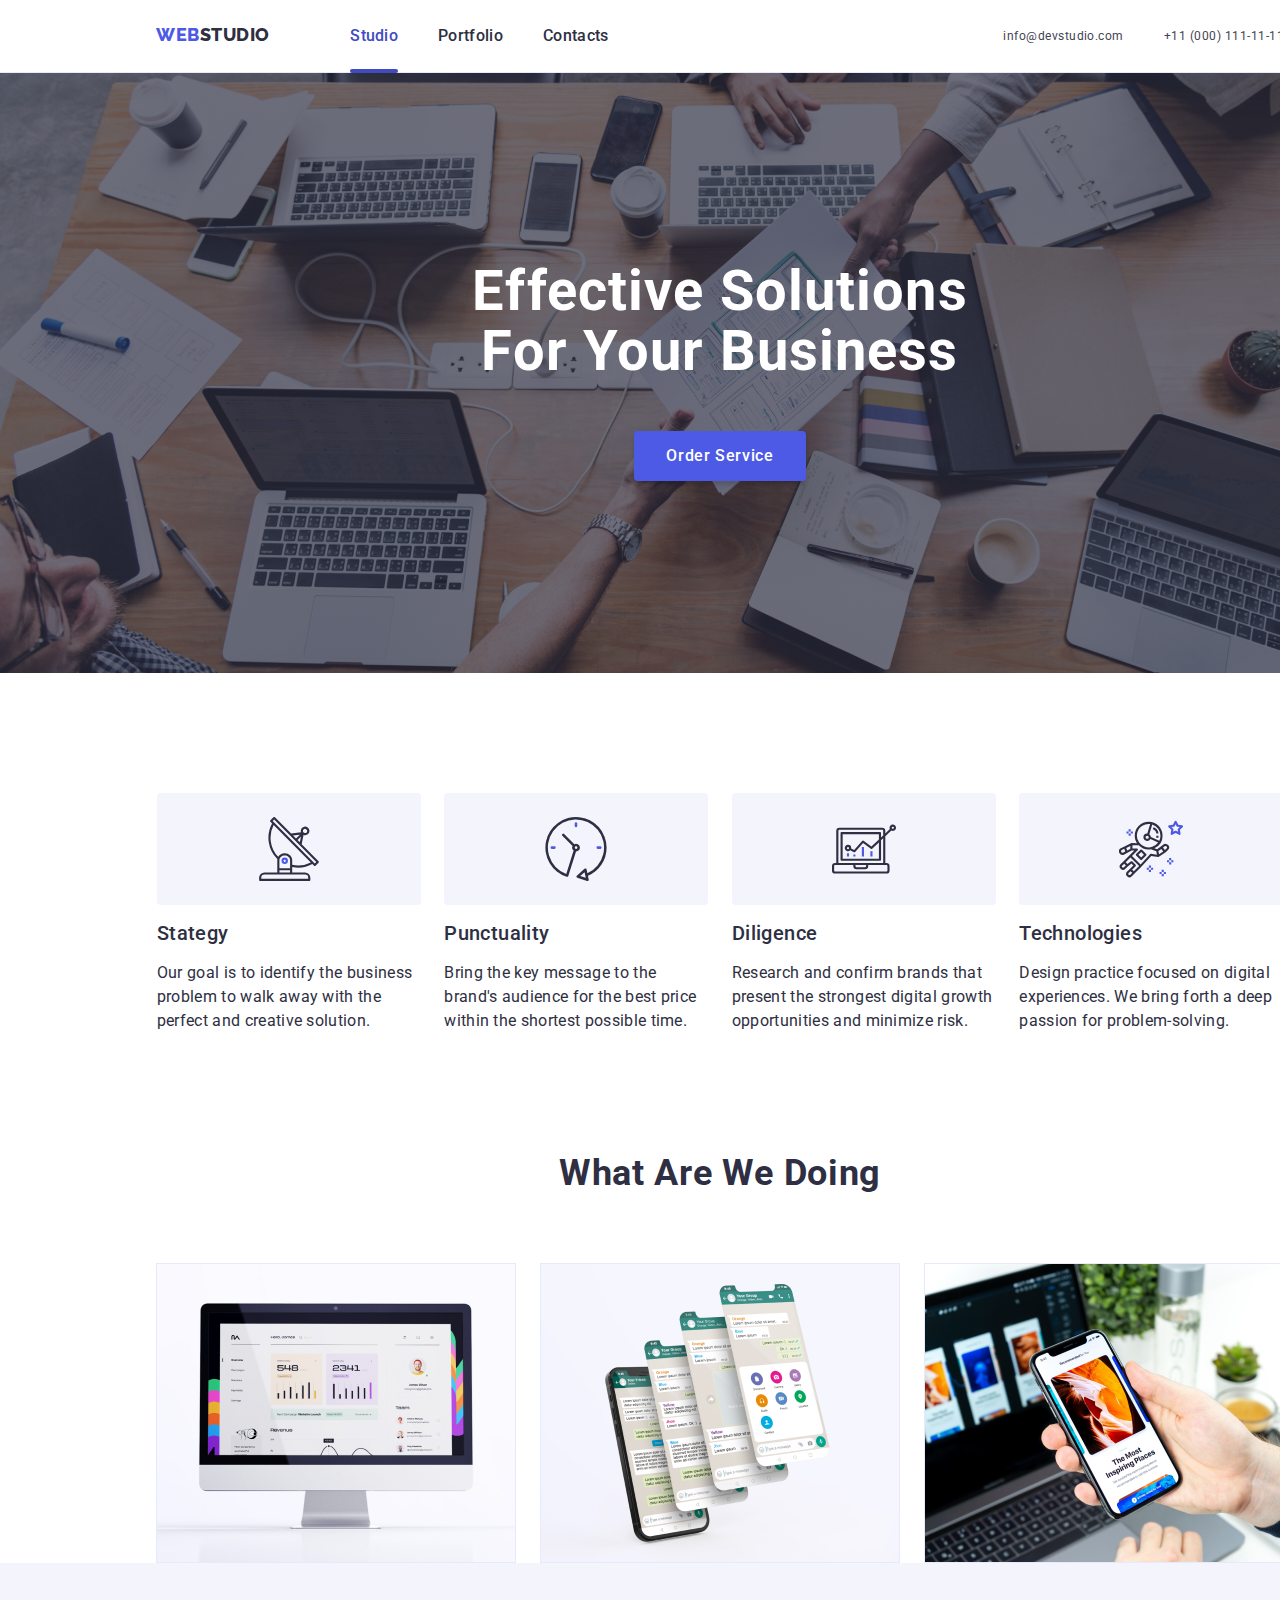
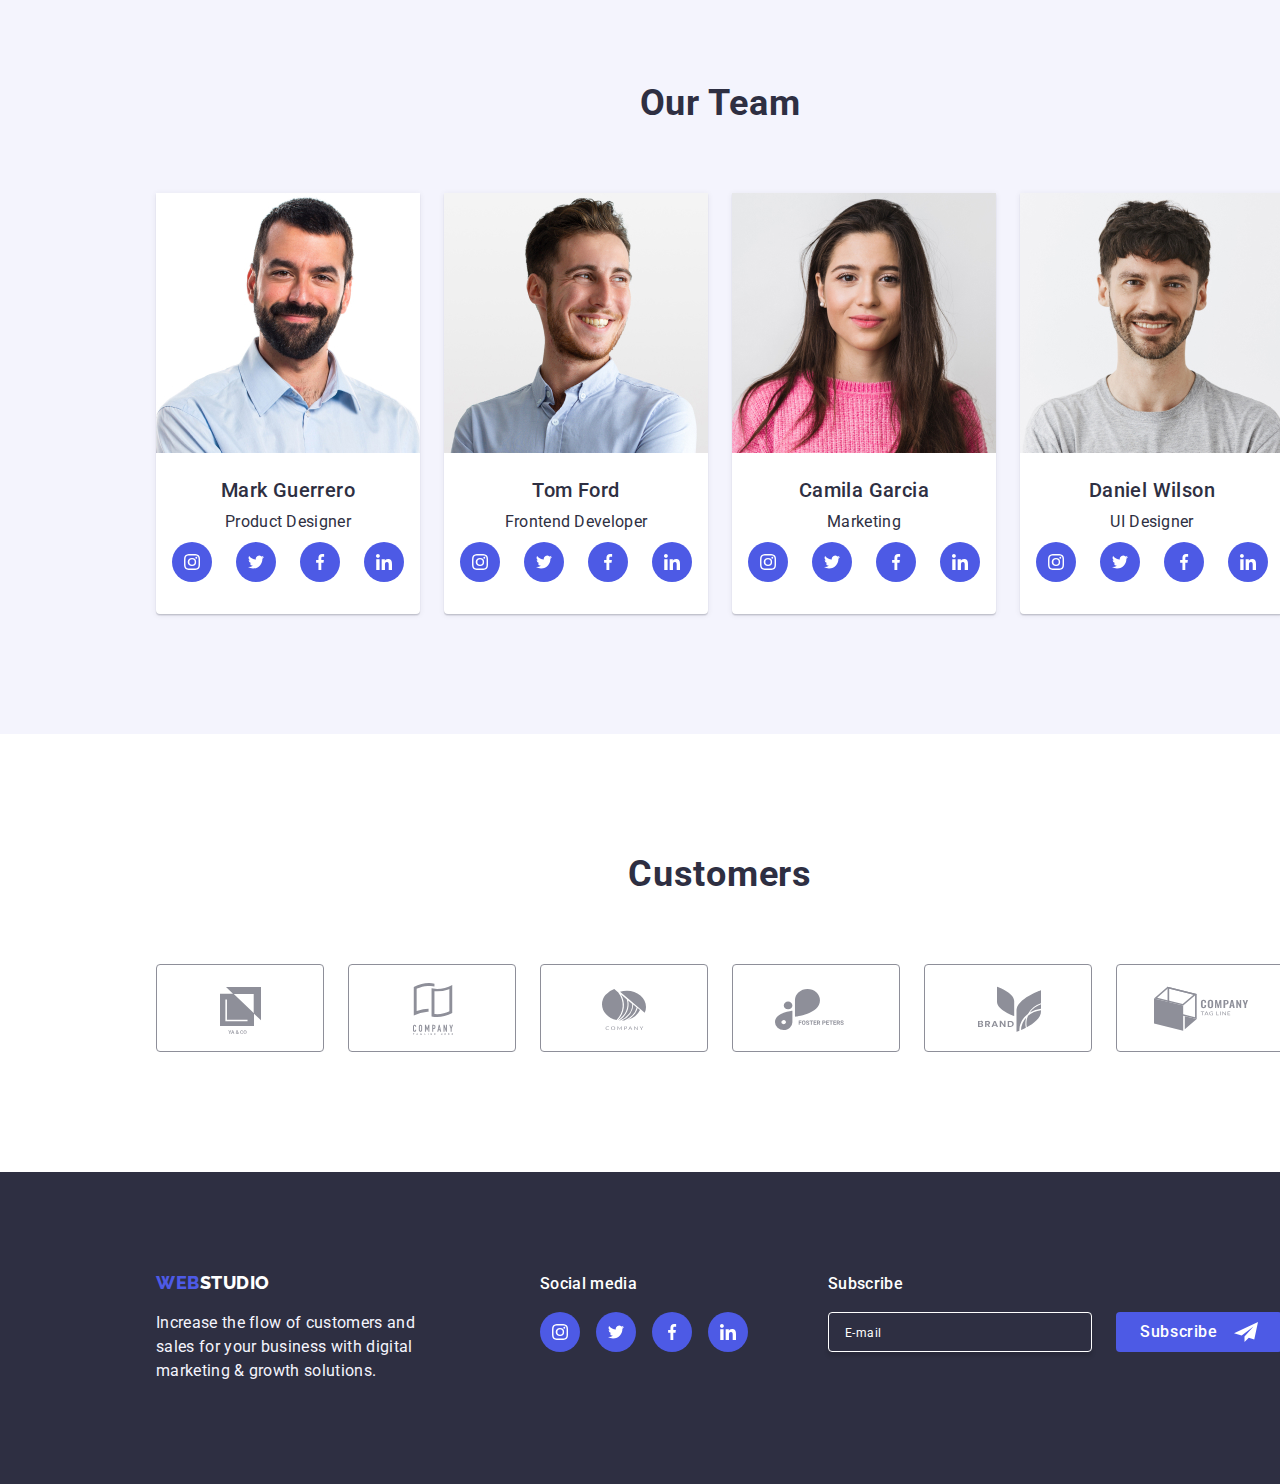
==== commit 901db3c1: "hw-7-test" ====
--- a/index.html
+++ b/index.html
@@ -104,7 +104,7 @@
             </section>
                 
 
-            <section class="section team-background">
+            <section class="section team-background section-no-below-padding">
                 <div class="container">
                     <h2 class="section_title">Our Team</h2>
 
--- a/css/styles.css
+++ b/css/styles.css
@@ -20,6 +20,7 @@
     font-size: 16px;
     line-height: 24px;
     letter-spacing: 0.32px;
+    overflow-x: hidden;
 }
 
 /* default */
@@ -107,7 +108,7 @@
     line-height: 24px;
     letter-spacing: 0.32px;
     display: block;
-    padding: 25px 0;
+    padding: 24px 0;
     transition-property: color;
     transition-duration: 250ms;
     transition-timing-function: cubic-bezier(0.4, 0, 0.2, 1);
@@ -127,7 +128,7 @@
     /* font-weight: 400; */
     color: var(--slate);
     display: block;
-    padding: 25px 0;
+    padding: 24px 0;
     transition-property: color;
     transition-duration: 250ms;
     transition-timing-function: cubic-bezier(0.4, 0, 0.2, 1);
@@ -162,58 +163,54 @@
 }
 
 /* MAIN CONTAINER */
-
 .container {
-    width: 1440px;
-    padding: 0 156px;
+    width: 428px;
+    padding: 0 16px;
     margin: 0 auto;
 }
 
-@media screen and (max-width: 767px) {
-        .container {
-            width: 428px;
-            padding: 0 16px;
-            margin: 0 auto;
-        }
-        body {
-            overflow-x: hidden;
-        }
-}
-@media (min-width: 768px) and (max-width: 1158px) {
-        .container {
-            width: 768px;
-            padding: 0 16px;
-            margin: 0 auto;
-        }
-        body {
-            overflow-x: hidden;
-        }
+/* For Tablet view */
+@media screen and (min-width: 768px) {
+    .container {
+        width: 768px;
+        /* padding: 0 16px;
+        margin: 0 auto; */
+    }
+    body {
+    overflow-x: hidden;
+    }
+}
+/* For Desktop view  */
+@media screen and (min-width: 1158px) {
+    .container {
+        width: 1440px;
+        padding: 0 156px;
+        margin: 0 auto;
+        
+    }
 }
 
 .container-contacts {
     display: flex;
     gap: 40px;
-
-}
-
+}
 .header {
     border-bottom: 1px solid var(--cornflower);
 }
 
 .header-container {
-    display: flex;
-    justify-content: space-between;
-}
-
-.menu {
-    display: inline-flex;
-    align-items: flex-start;
-    gap: 40px;
-    margin-left: 76px;
-}
+     display: flex;
+     align-items: center;
+     justify-content: baseline;
+     height: 70px;
+ }
+ .menu {
+     display: none;
+ }
 
 .burger-btn {
-    /* margin-left: auto; */
+    margin-left: auto;
+    padding: 0;
     width: 32px;
     height: 22px;
     margin-top: 24px;
@@ -254,28 +251,23 @@
     color: var(--ocean, #404BBF);
 }
 .mobile-menu-list_item{
-    /* color: var(--ocean, #404BBF); */
-    
-        /* Header 2 */
-        /* font-family: Roboto; */
-        font-size: 36px;
-        font-style: normal;
-        font-weight: 700;
-        line-height: 40px;
-        /* 111.111% */
-        letter-spacing: 0.72px;
-        text-transform: capitalize;
-        cursor: pointer;
+    font-size: 36px;
+    font-style: normal;
+    font-weight: 700;
+    line-height: 40px;
+    letter-spacing: 0.72px;
+    text-transform: capitalize;
+    cursor: pointer;
 }
 .mobile-contact-container{
     display: inline-flex;
-        flex-direction: column;
-        align-items: flex-start;
-        gap: 40px;
-        margin-top: 284px;
+    flex-direction: column;
+    align-items: flex-start;
+    gap: 40px;
+    margin-top: 284px;
 }
 .mobile-contact_tel{
-color: var(--iris, #4D5AE5);
+    color: var(--iris, #4D5AE5);
 
     /* Header 2 */
     font-family: Roboto;
@@ -289,15 +281,15 @@
 }
 .mobile-contact_email{
     color: var(--slate, #434455);
-    
-        /* Header 3 */
-        font-family: Roboto;
-        font-size: 20px;
-        font-style: normal;
-        font-weight: 500;
-        line-height: 24px;
-        /* 120% */
-        letter-spacing: 0.4px;
+
+    /* Header 3 */
+    font-family: Roboto;
+    font-size: 20px;
+    font-style: normal;
+    font-weight: 500;
+    line-height: 24px;
+    /* 120% */
+    letter-spacing: 0.4px;
 }
 .mobile-social-container{
     display: inline-flex;
@@ -331,49 +323,78 @@
     pointer-events: auto;
 }
 
-@media screen and (max-width: 767px) {
+/* For Tablet view */
+@media screen and (min-width: 768px) {
     .header-container {
-        display: flex;
-        align-items: center;
-        justify-content: baseline;
-        height: 70px;
-    }
-    .menu{
-        display: none;
-    }
-}
-
-@media (min-width: 768px) and (max-width: 1158px) {
-    .header-container {
-        display: flex;
-        height: 72px;
-    }
+        width: 768px;
+            /* display: flex;
+            align-items: center;
+            justify-content: baseline; */
+            /* margin: 0 auto; */
+            height: 72px;
+        }
+
+    .menu {
+        display: inline-flex;
+        align-items: flex-start;
+        gap: 40px;
+        margin-left: 115px;
+        }
+
     .container-contacts {
         display: block;
         flex-wrap: wrap;
-        gap: 16px;
+        margin-left: 121px;
+        /* padding: 16px 0; */
+        /* justify-content: flex-end; */
+        gap: 12px;
     }
     .contact-links {
-        display: flex;
+        display: block;
         margin: 16px 0;
         padding: 0;
         font-size: 12px;
         line-height: 14px;
         letter-spacing: 0.48px;
     }
-    .burger-btn{
+
+    .burger-btn {
         display: none;
     }
     
+}
+
+/* For Desktop view  */
+@media screen and (min-width:1158px) {
+    .header-container {
+        width: 1440px;
+        display: flex;
+        height: 72px;
+        justify-content: space-between;
+    }
+
+    .menu {
+        display: inline-flex;
+        align-items: flex-start;
+        gap: 40px;
+        margin-left: 76px;
+    }
+    .burger-btn {
+        display: none;
+    }
+
 }
 
 /* HERO SECTION */
 .hero {
     background-color: var(--navyblue);
     background: linear-gradient(to right,
-            var(--grey, rgba(46, 47, 66, 0.70), rgba(46, 47, 66, 0.70))), url(../images/people-office.jpg);
+            var(--grey, rgba(46, 47, 66, 0.70), rgba(46, 47, 66, 0.70))), url(../images/people-office-mobile.jpg);
     background-size: cover;
-    padding: 188px 0;
+    padding: 112px 0;
+    width: 428px;
+    height: 432px;
+    flex-shrink: 0;
 }
 
 .hero-container {
@@ -382,15 +403,13 @@
 }
 
 .hero-title {
-    font-size: 56px;
-    font-weight: 700;
-    line-height: 60px;
-    letter-spacing: 1.12px;
-    text-align: center;
-    margin-bottom: 50px;
+    font-size: 36px;
+    line-height: 40px;
+    letter-spacing: 0.72px;
+    margin-bottom: 72px;
     color: white;
-}
-
+    text-transform: capitalize;
+}
 .main-button {
     display: inline-flex;
     padding: 16px 32px;
@@ -398,7 +417,9 @@
     border: none;
     font-weight: 500;
     border-radius: 4px;
+    letter-spacing: 0.64px;
     background-color: var(--iris);
+    margin-bottom: 112px;
     color: var(--white);
     box-shadow: 0px 4px 4px 0px rgba(0, 0, 0, 0.15);
     cursor: pointer;
@@ -410,46 +431,53 @@
 .button:hover {
     background-color: var(--ocean);
 }
-
-@media screen and (max-width: 767px) {
-        .hero {
-            padding: 112px 0;
-            width: 100%;
-            background: linear-gradient(to right,
-                    var(--grey, rgba(46, 47, 66, 0.70), rgba(46, 47, 66, 0.70))), url(../images/people-office-mobile.jpg);
-            background-size: cover;
-        }
-        .hero-title {
-            font-size: 36px;
-            line-height: 40px;
-            letter-spacing: 0.72px;
-            margin-bottom: 72px;
-            text-transform: capitalize;
-        }
-        .main-button {
-            letter-spacing: 0.64px;
-        }
-
-}
-
-@media (min-width: 768px) and (max-width: 1158px) {
-        .hero {
-            padding: 112px 0;
-            width: 100%;
-            background: linear-gradient(to right,
-                    var(--grey, rgba(46, 47, 66, 0.70), rgba(46, 47, 66, 0.70))), url(../images/people-office.jpg);
-        }
-        .hero-title {
-            margin-bottom: 36px;
-        }
-        .main-button {
-            letter-spacing: 0.64px;
-        }
+/* For Tablet view */
+@media screen and (min-width: 768px) {
+    .hero {
+        padding: 112px 0;
+        background: linear-gradient(to right,
+                var(--grey, rgba(46, 47, 66, 0.70), rgba(46, 47, 66, 0.70))), url(../images/people-office.jpg);
+        width: 100%;
+        height: 436px;
+        flex-shrink: 0;
+    }
+
+    .hero-title {
+        margin-bottom: 36px;
+    }
+}
+
+/* For Desktop view  */
+@media screen and (min-width: 1158px) {
+    .hero {
+        background: linear-gradient(to right,
+                var(--grey, rgba(46, 47, 66, 0.70), rgba(46, 47, 66, 0.70))), url(../images/people-office.jpg);
+        background-size: cover;
+        padding: 188px 0;
+        width: 100%;
+        height: 600px;
+        flex-shrink: 0;
+    }
+
+    .hero-title {
+        font-size: 56px;
+        font-weight: 700;
+        line-height: 60px;
+        letter-spacing: 1.12px;
+        text-align: center;
+        margin-bottom: 50px;
+        color: white;
+    }
+
+    .main-button {
+        margin-bottom: 188px;
+    }
 }
 
 /* SECTION  */
 .section {
-    padding: 120px 0;
+    padding: 96px 0;
+    /* background-color: green; */
 }
 
 .section-no-top-padding {
@@ -465,119 +493,127 @@
     text-align: center;
     margin-bottom: 70px;
 }
-@media screen and (max-width: 767px) {
+
+/* For Desktop view  */
+@media screen and (min-width: 1158px) {
     .section {
-            padding: 96px 0;
-        }
-}
-
-@media (min-width: 768px) and (max-width: 1158px) {
-    .section {
-            padding: 96px 0;       
-        }
+        padding: 120px 0;
+    }
 }
 
 /* BENIFITS section */
-.benefits {
-    gap: 22px;
-    display: flex;
-    align-items: center;
-}
-
-.benefits-svg {
-    width: 64px;
-    height: 64px;
-    flex-shrink: 0;
-}
-
-.benefits-svg-box {
-    width: 264px;
-    height: 112px;
-    display: flex;
-    align-items: center;
-    justify-content: center;
-    margin-bottom: 8px;
-    border-radius: 4px;
-    background: var(--cloud);
-}
-
-.benefits-svg-box_icon {
-    width: 64px;
-    height: 64px;
-    flex-shrink: 0;
-}
-
-.benefits-title {
-    font-size: 20px;
-    font-weight: 500;
-    line-height: 24px;
-    margin-bottom: 8px;
-    letter-spacing: 0.4px;
-}
-
-.benefits-description {
-    font-size: 16px;
-    line-height: 24px;
-    letter-spacing: 0.32px;
-}
-
-@media screen and (max-width: 767px) {
-        .benefits {
-            display: inline-flex;
-            flex-direction: column;
-            align-items: flex-start;
-            gap: 72px;
-        }
-        .benefits-svg-box {
-            display: none;
-        }
-        .benefits-title {
-            align-self: stretch;
-            text-align: center;
-            font-size: 36px;
-            font-weight: 700;
-            line-height: 40px;
-            letter-spacing: 0.72px;
-            text-transform: capitalize;
-        }
-        .benefits-description {
-            align-self: stretch;
-        }
-
-}
-
-@media (min-width: 768px) and (max-width: 1158px) {
+ .benefits {
+     display: inline-flex;
+     flex-direction: column;
+     align-items: flex-start;
+     gap: 72px;
+ }
+
+ .benefits-svg-box {
+     display: none;
+ }
+
+ .benefits-title {
+     align-self: stretch;
+     text-align: center;
+     font-size: 36px;
+     font-weight: 700;
+     line-height: 40px;
+     letter-spacing: 0.72px;
+     text-transform: capitalize;
+ }
+
+ .benefits-description {
+     align-self: stretch;
+ }
+
+/* For Tablet view */
+@media screen and (min-width: 768px) and (max-width: 1557px){
     .benefits {
-            height: 312px;
-            flex-direction: column;
-            justify-content:space-between;
-            align-items: center;
-            gap: 24px;
-            flex-wrap: wrap;     
-        }
-    
-        .benefits-svg-box {
-            display: none;
-        }
-    
-        .benefits-title {
-            width: 264px;
-            font-size: 36px;
-            font-weight: 700;
-            line-height: 40px;
-            letter-spacing: 0.72px;
-            text-transform: capitalize;
-        }
-        .benefits-description {
-            align-self: stretch;
-        }
-        .benefits li{
-            display: flex;
-            width: 356px;
-            flex-direction: column;
-            align-items: flex-start;
-            gap: 8px;
-        }
+        display: flex;
+        height: 312px;
+        flex-direction: column;
+        justify-content:space-between;
+        align-items: center;
+        flex-wrap: wrap;
+        gap: 24px;      
+    }
+
+    .benefits-svg-box {
+        display: none;
+    }
+
+    .benefits-title {
+        width: 264px;
+        font-size: 36px;
+        font-weight: 700;
+        line-height: 40px;
+        letter-spacing: 0.72px;
+        text-transform: capitalize;
+    }
+    .benefits-description {
+        align-self: stretch;
+    }
+    .benefits li{
+        display: flex;
+        width: 356px;
+        flex-direction: column;
+        align-items: flex-start;
+        gap: 8px;
+    }
+}
+
+/* For Desktop view  */
+@media screen and (min-width: 1158px) {
+    .benefits {
+        height: 240px;
+        gap: 22px;
+        display: flex;
+        align-items: center;
+        justify-content: space-between;
+    }
+
+    .benefits-svg-box {
+        width: 264px;
+        height: 112px;
+        display: flex;
+        align-items: center;
+        justify-content: center;
+        margin-bottom: 8px;
+        border-radius: 4px;
+        background: var(--cloud);
+    }
+
+    .benefits-svg-box_icon {
+        width: 64px;
+        height: 64px;
+        flex-shrink: 0;
+    }
+    .benefits-svg {
+        width: 64px;
+        height: 64px;
+        flex-shrink: 0;
+    }
+    .benefits-title {
+        width: 264px;
+        font-size: 20px;
+        font-weight: 500;
+        line-height: 24px;
+        text-align: left;
+        letter-spacing: 0.4px;
+        margin-bottom: 8px;
+        text-transform: capitalize;
+    }
+    .benefits-description {
+        font-size: 16px;
+        line-height: 24px;
+        font-weight: 400;
+        letter-spacing: 0.32px;
+        width: 264px;
+    }
+    .benefits li {
+        width: 264px;
+    }
 }
 
  /* WHAT ARE WE DOING SECTION */
@@ -596,17 +632,21 @@
     gap: 24px;
     justify-content: center;
 }
-
-@media screen and (max-width: 767px) {
-        .section-no-top-padding {
-            display: none;
+.section-no-top-padding {
+     display: none;
+}
+/* For Tablet view */
+@media screen and (min-width: 768px) and (max-width: 1557px) {
+    .section-no-top-padding {
+        display: none;
+    }
+}
+
+/* For Desktop view  */
+@media screen and (min-width: 1158px) {
+    .section-no-top-padding {
+        display: contents;
         }
-}
-
-@media (min-width: 768px) and (max-width: 1158px) {
-        .section-no-top-padding {
-            display: none;
-         }
 }
 
 /* TEAM section */
@@ -617,8 +657,10 @@
 
 .team {
     display: flex;
+    justify-content: center;
+    display: flex;
+    flex-wrap: wrap;
     gap: 24px;
-    justify-content: center;
 }
 
 .team-item {
@@ -626,8 +668,15 @@
     border-radius: 0px 0px 4px 4px;
     background-color: var(--white);
     box-shadow: 0px 2px 1px 0px rgba(46, 47, 66, 0.08), 0px 1px 1px 0px rgba(46, 47, 66, 0.16), 0px 1px 6px 0px rgba(46, 47, 66, 0.08);
-}
-
+    display: inline-flex;
+    flex-direction: column;
+    justify-content: center;
+    align-items: center;
+    margin-bottom: 72px;
+}
+ .team > li:last-child {
+     margin-bottom: 0;
+ }
 .team-name {
     margin-top: 25px;
     margin-bottom: 8px;
@@ -678,24 +727,8 @@
     cursor: pointer;
 }
 
-@media screen and (max-width: 767px) {
-    .team {
-        display: flex;
-        flex-wrap: wrap;
-        gap: 24px;
-    }
-    
-    .team-item {
-        display: inline-flex;
-        flex-direction: column;
-        justify-content: center;
-        align-items: center;
-        margin-bottom: 72px;
-    }
-
-}
-
-@media (min-width: 768px) and (max-width: 1158px) {
+/* For Tablet view */
+@media screen and (min-width: 768px) and (max-width: 1557px) {
     .team {
         display: flex;
         flex-wrap: wrap;
@@ -708,16 +741,37 @@
         align-items: center;
         margin-bottom: 64px;
     }
+    .team > li:nth-child(3){
+        margin-bottom: 0;
+    }    
+}
+
+/* For Desktop view  */
+@media screen and (min-width: 1158px) {
+  .team > li {
+      margin-bottom: 0;
+  }
 }
 
 /* CUSTOMERS SECTION */
-
 .customers {
-    display: inline-flex;
-    align-items: flex-start;
-    gap: 24px;
-}
-
+    display: flex;
+    justify-content: space-between;
+    margin: 0 16px;
+    flex-wrap: wrap;
+}
+
+ .customers > li {
+     display: inline-flex;
+     flex-direction: column;
+     justify-content: center;
+     align-items: center;
+     margin-bottom: 72px;
+ }
+ .customers>li:nth-child(5),
+ .customers>li:nth-child(6) {
+     margin-bottom: 0;
+ }
 .customers-box {
     display: flex;
     align-items: center;
@@ -728,7 +782,7 @@
     border-radius: 4px;
     border: 1px solid var(--lightslate);
     color: var(--lightslate);
-    transition-property: background-color, color, border;
+    transition-property: color, border;
     transition-duration: 250ms;
     transition-timing-function: cubic-bezier(0.4, 0, 0.2, 1);
 }
@@ -746,24 +800,8 @@
     cursor: pointer;
 }
 
-@media screen and (max-width: 767px) {
-    .customers {
-        display: flex;
-        justify-content: space-between;
-        margin: 0 16px;
-        flex-wrap: wrap;
-    }
-
-    .customers>li {
-        display: inline-flex;
-        flex-direction: column;
-        justify-content: center;
-        align-items: center;
-        margin-top: 72px;
-    }
-}
-
-@media (min-width: 768px) and (max-width: 1158px) {
+/* For Tablet view */
+@media screen and (min-width: 768px) and (max-width: 1557px) {
     .customers {
         width: 552px;
         margin: 0 95px;
@@ -775,19 +813,39 @@
         flex-direction: column;
         justify-content: center;
         align-items: center;
-        margin-top: 72px;
-    }
-}
-
+    }
+    .customers > li:nth-child(4), .customers>li:nth-child(5), .customers>li:nth-child(6){
+        margin-bottom: 0;
+    }
+}
+/* For Desktop view  */
+@media screen and (min-width: 1158px) {
+        .customers {
+            width: 1128px;
+            margin: 0;
+            padding: 0;
+        }
+        .customers > li {
+            margin-bottom: 0;
+        }
+}
+
+
+/* Footer Section  */
 .footer {
     background-color: var(--navyblue);
-    padding: 100px 0;
+    /* padding: 100px 0; */
+    width: 768px;
+        height: 456px;
+        flex-shrink: 0;
+        padding-bottom: 96px;
 
 }
 
 .footer-container {
     display: flex;
     flex-direction: column;
+    
 }
 
 .footer-item {
@@ -853,13 +911,13 @@
     height: 80px;
     flex-shrink: 0;
     margin-left: 80px;
+    /* background-color: rebeccapurple; */
 }
 
 .footer-form_label {
     display: block;
     color: var(--white);
     font-weight: 500;
-    /* margin-bottom: 16px; */
 }
 
 .footer-form-input {
@@ -934,57 +992,20 @@
     cursor: pointer;
 }
 
-@media screen and (max-width: 767px) {
-    .footer {
-        height: 664px;
-        flex-shrink: 0;
-        padding-bottom: 96px;       
-        }
-    .row {
-        display: flex;
-        align-items: center;
-        justify-content: center;
-        flex-wrap: wrap;
-    }
-    .footer-container {
-        width: 268px;
-        flex-shrink: 0;
-        text-align: center;
-        margin-bottom: 72px;     
-        display: block;
-    }
-    .footer-item{
-        text-align: left;  
-    }
-
-    .footer-social-link_box {
-        margin-left: 0;
-    }
-    .footer-form {
-        width: 428px;
-        padding: 0 15px;
-        margin-left: 0;         
-    }
-    .footer-form > form{
-        display: block;
-    }
-    .footer-form-input {
-        width: 398px;
-        margin-bottom: 16px;
-    }
-}
-
-@media (min-width: 768px) and (max-width: 1158px) {
+
+/* For Tablet view */
+@media screen and (min-width: 768px) and (max-width: 1557px) {
     .footer {
         width: 768px;
         height: 456px;
         flex-shrink: 0;
-        padding-bottom: 96px 0;
+        padding-left: 108px;
+        padding-top: 97.5px;
+        padding-bottom: 96px;
     }
     .row {
         display: flex;
         flex-wrap: wrap;
-        padding-left: 108px;
     }
     
     .footer-container {
@@ -1003,6 +1024,33 @@
         height: 80px;
         flex-shrink: 0;
     }
+}
+
+/* For Desktop view  */
+@media screen and (min-width: 1158px) {
+    .footer {
+        /* background-color: var(--navyblue); */
+        padding: 100px 0;
+        width: 1440px;
+        height: 312px;
+        flex-shrink: 0;
+        padding: 100px 0;
+
+    }
+        .footer-form {
+            width: 453px;
+            height: 80px;
+            flex-shrink: 0;
+            margin-left: 80px;
+            /* background-color: rebeccapurple; */
+        }
+                .footer-social-link_box {
+                    width: 208px;
+                    height: 80px;
+                    flex-shrink: 0;
+                    margin-left: 120px;
+                    display: inline;
+                }
 }
 
 .button-filter {
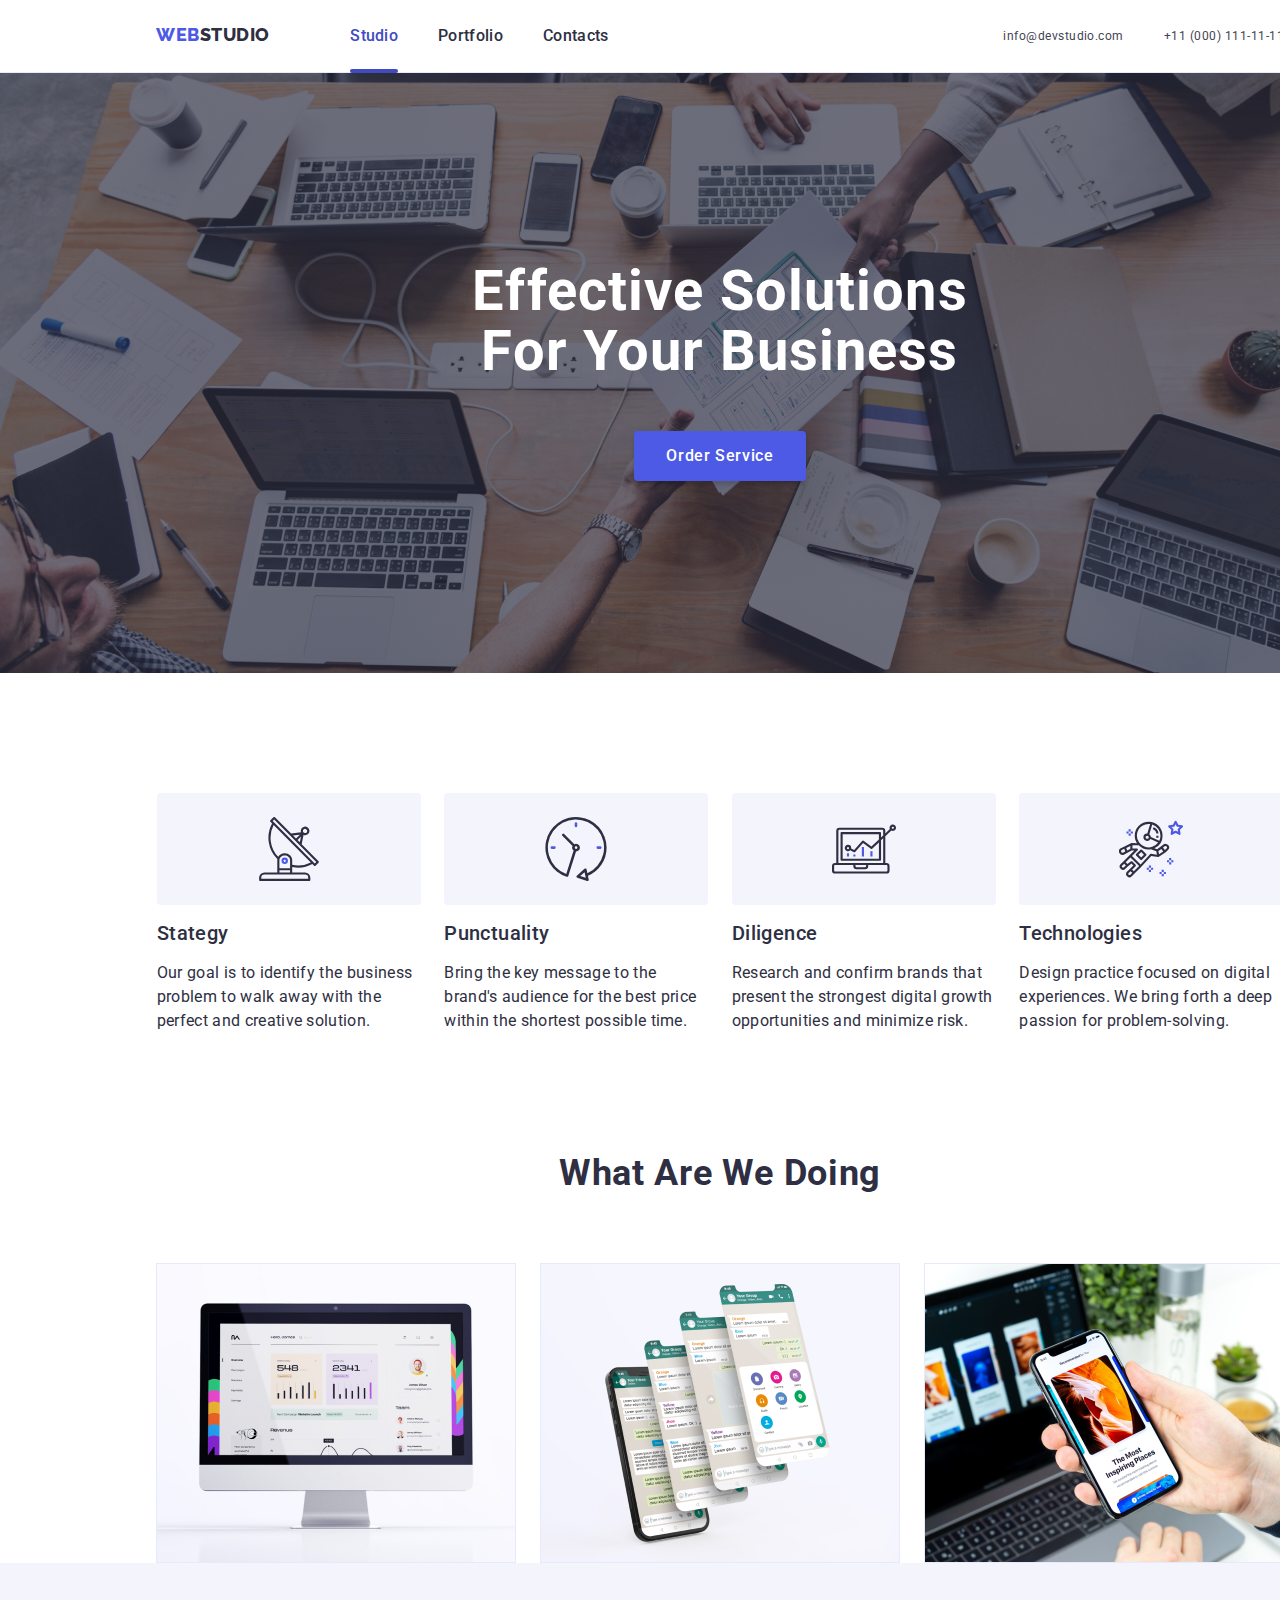
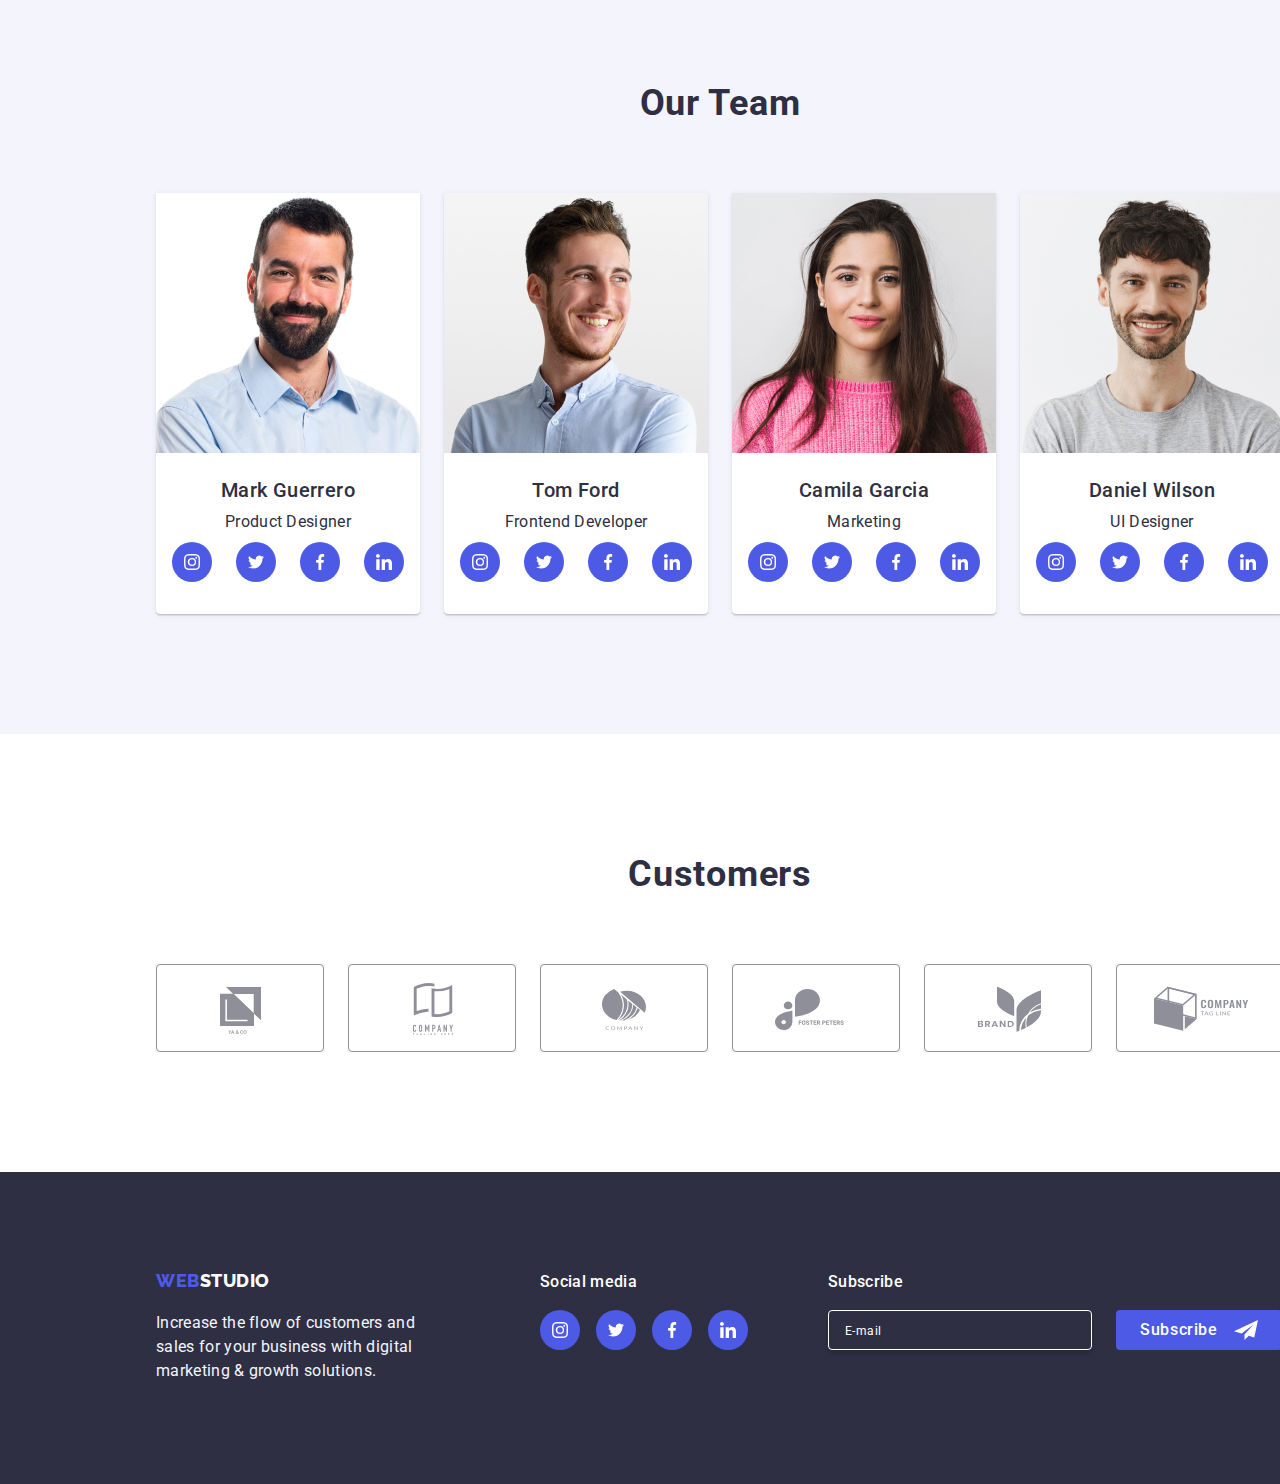
==== commit c6a60ac9: "hw-7-3" ====
--- a/index.html
+++ b/index.html
@@ -104,7 +104,7 @@
             </section>
                 
 
-            <section class="section team-background section-no-below-padding">
+            <section class="section team-background">
                 <div class="container">
                     <h2 class="section_title">Our Team</h2>
 
--- a/css/styles.css
+++ b/css/styles.css
@@ -164,7 +164,7 @@
 
 /* MAIN CONTAINER */
 .container {
-    width: 428px;
+    width: 100%;
     padding: 0 16px;
     margin: 0 auto;
 }
@@ -173,8 +173,6 @@
 @media screen and (min-width: 768px) {
     .container {
         width: 768px;
-        /* padding: 0 16px;
-        margin: 0 auto; */
     }
     body {
     overflow-x: hidden;
@@ -233,71 +231,6 @@
     height: 24px;
     fill: currentColor;
     }
-.modal-close-icon {
-    width: 8px;
-    height: 8px;
-    fill: currentColor;
-    transition-property: fill;
-    transition-duration: 250ms;
-    transition-timing-function: cubic-bezier(0.4, 0, 0.2, 1);
-}
-.mobile-menu-list{
-    display: inline-flex;
-    flex-direction: column;
-    align-items: flex-start;
-    gap: 40px;
-}
-.mobile-menu-link-active{
-    color: var(--ocean, #404BBF);
-}
-.mobile-menu-list_item{
-    font-size: 36px;
-    font-style: normal;
-    font-weight: 700;
-    line-height: 40px;
-    letter-spacing: 0.72px;
-    text-transform: capitalize;
-    cursor: pointer;
-}
-.mobile-contact-container{
-    display: inline-flex;
-    flex-direction: column;
-    align-items: flex-start;
-    gap: 40px;
-    margin-top: 284px;
-}
-.mobile-contact_tel{
-    color: var(--iris, #4D5AE5);
-
-    /* Header 2 */
-    font-family: Roboto;
-    font-size: 36px;
-    font-style: normal;
-    font-weight: 700;
-    line-height: 40px;
-    /* 111.111% */
-    letter-spacing: 0.72px;
-    text-transform: capitalize;
-}
-.mobile-contact_email{
-    color: var(--slate, #434455);
-
-    /* Header 3 */
-    font-family: Roboto;
-    font-size: 20px;
-    font-style: normal;
-    font-weight: 500;
-    line-height: 24px;
-    /* 120% */
-    letter-spacing: 0.4px;
-}
-.mobile-social-container{
-    display: inline-flex;
-    align-items: flex-start;
-    gap: 56px;
-    margin-top: 48px;
-    margin-bottom: 40px;
-}
 .mobile-menu-container {
     position: fixed;
     left: 0px;
@@ -306,7 +239,6 @@
     height: 100%;
     padding-left:40px;
     padding-top: 80px;
-    /* height: 100vh; */
     background: var(--white, #FFF);
     box-shadow: 0px 1px 6px 0px rgba(46, 47, 66, 0.08), 0px 1px 1px 0px rgba(46, 47, 66, 0.16), 0px 2px 1px 0px rgba(46, 47, 66, 0.08);
     overflow-x: hidden;
@@ -317,10 +249,84 @@
     pointer-events: none;
     transition: opacity 500ms var(--function-transition), visibility 500ms var(--function-transition);
 }
+.container-mobile{
+    width: 100%;
+    display: block;
+}
 .mobile-menu-container.is-open {
     opacity: 1;
     visibility: visible;
     pointer-events: auto;
+    transition: transform 0.25s ease-out;
+    transition-timing-function: cubic-bezier(0.4, 0, 0.2, 1);
+    /* transform: translateY(-100%); */
+    
+}
+.modal-close-icon {
+    width: 8px;
+    height: 8px;
+    fill: currentColor;
+    transition-property: fill;
+    transition-duration: 250ms;
+    transition-timing-function: cubic-bezier(0.4, 0, 0.2, 1);
+}
+
+.mobile-menu-list {
+    width: 100%;
+    display: inline-flex;
+    flex-direction: column;
+    align-items: flex-start;
+    gap: 40px;
+}
+
+.mobile-menu-link-active {
+    color: var(--ocean, #404BBF);
+}
+
+.mobile-menu-list_item {
+    font-size: 36px;
+    font-style: normal;
+    font-weight: 700;
+    line-height: 40px;
+    letter-spacing: 0.72px;
+    text-transform: capitalize;
+    cursor: pointer;
+}
+
+.mobile-contact-container {
+    width: 100%;
+    display: inline-flex;
+    flex-direction: column;
+    align-items: flex-start;
+    gap: 40px;
+    margin-top: 284px;
+}
+
+.mobile-contact_tel {
+    color: var(--iris, #4D5AE5);
+    font-size: 36px;
+    font-style: normal;
+    font-weight: 700;
+    line-height: 40px;
+    letter-spacing: 0.72px;
+    text-transform: capitalize;
+}
+
+.mobile-contact_email {
+    color: var(--slate, #434455);
+    font-size: 20px;
+    font-style: normal;
+    font-weight: 500;
+    line-height: 24px;
+    letter-spacing: 0.4px;
+}
+
+.mobile-social-container {
+    display: inline-flex;
+    align-items: flex-start;
+    gap: 56px;
+    margin-top: 48px;
+    margin-bottom: 40px;
 }
 
 /* For Tablet view */
@@ -392,7 +398,7 @@
             var(--grey, rgba(46, 47, 66, 0.70), rgba(46, 47, 66, 0.70))), url(../images/people-office-mobile.jpg);
     background-size: cover;
     padding: 112px 0;
-    width: 428px;
+    width: 100%;
     height: 432px;
     flex-shrink: 0;
 }
@@ -834,17 +840,23 @@
 /* Footer Section  */
 .footer {
     background-color: var(--navyblue);
-    /* padding: 100px 0; */
-    width: 768px;
-        height: 456px;
-        flex-shrink: 0;
-        padding-bottom: 96px;
+    width: 100%;
+    height: 664px;
+    flex-shrink: 0;
+    padding: 96px 0;
+
 
 }
 
 .footer-container {
     display: flex;
     flex-direction: column;
+    width: 268px;
+    flex-shrink: 0;
+    text-align: center;
+    margin-bottom: 72px;
+    display: block;
+ 
     
 }
 
@@ -854,19 +866,22 @@
     font-size: 16px;
     line-height: 24px;
     letter-spacing: 0.32px;
+    text-align: left;
 }
 
 .footer-social-link_box {
     width: 208px;
     height: 80px;
     flex-shrink: 0;
-    margin-left: 120px;
+    /* margin-left: 120px; */
     display: inline;
 }
 
 .footer-social {
-    display: inline-flex;
+    display: flex;
     align-items: flex-start;
+    justify-content: center;
+    margin: 0;
     gap: 16px;
 }
 
@@ -898,7 +913,11 @@
 
 .row {
     display: flex;
-    flex-direction: row;
+    flex-wrap: wrap;
+    align-items: center;
+    justify-content: center;
+    padding-left: 16px;
+    /* flex-direction: row; */
 }
 
 .footer-container form {
@@ -907,11 +926,13 @@
 }
 
 .footer-form {
-    width: 453px;
-    height: 80px;
-    flex-shrink: 0;
-    margin-left: 80px;
-    /* background-color: rebeccapurple; */
+    width: 428px;
+    padding: 0 15px;
+    margin-left: 0;
+}
+
+.footer-form>form {
+    display: block;
 }
 
 .footer-form_label {
@@ -922,11 +943,12 @@
 
 .footer-form-input {
     color: var(--white);
-    width: 264px;
+    width: 398px;
     height: 40px;
     padding: 8px 16px;
     display: flex;
     margin-top: 16px;
+    margin-bottom: 16px;
     font-size: 14px;
     flex-shrink: 0;
     background: var(--navyblue, #2E2F42);
@@ -996,22 +1018,24 @@
 /* For Tablet view */
 @media screen and (min-width: 768px) and (max-width: 1557px) {
     .footer {
-        width: 768px;
+        width: 100%;
         height: 456px;
-        flex-shrink: 0;
-        padding-left: 108px;
         padding-top: 97.5px;
-        padding-bottom: 96px;
     }
     .row {
         display: flex;
+        flex-direction: row;
+        align-items:flex-start;
+        justify-content:left;
         flex-wrap: wrap;
+        padding-left: 108px ;
     }
     
     .footer-container {
         width: 264px;
         margin-left: 0;
         margin-bottom: 72px;
+        text-align: left;
     }
     .footer-social-link_box {
         width: 208px;
@@ -1023,39 +1047,70 @@
         width: 453px;
         height: 80px;
         flex-shrink: 0;
+        padding: 0;
+
+    }
+    .footer-form>form {
+        display: flex;
+    }
+    .footer-form-input {
+        width: 264px;
+        margin-bottom: 0;
     }
 }
 
 /* For Desktop view  */
 @media screen and (min-width: 1158px) {
     .footer {
-        /* background-color: var(--navyblue); */
-        padding: 100px 0;
-        width: 1440px;
+        width: 100%;
         height: 312px;
         flex-shrink: 0;
-        padding: 100px 0;
-
-    }
-        .footer-form {
-            width: 453px;
-            height: 80px;
-            flex-shrink: 0;
-            margin-left: 80px;
-            /* background-color: rebeccapurple; */
-        }
-                .footer-social-link_box {
-                    width: 208px;
-                    height: 80px;
-                    flex-shrink: 0;
-                    margin-left: 120px;
-                    display: inline;
-                }
+    }
+    .row {
+        padding-left: 156px;
+
+    }
+    .footer-form {
+        width: 453px;
+        height: 80px;
+        flex-shrink: 0;
+        margin-left: 80px;
+        padding: 0;
+    }
+    .footer-social-link_box {
+        width: 208px;
+        height: 80px;
+        flex-shrink: 0;
+        margin-left: 120px;
+        display: inline;
+    }
+    .footer-form>form {
+        display: flex;
+    }
+    .footer-form-input{
+        width: 264px;
+        margin-bottom: 0;
+    }
+}
+
+.filter {
+    width: 290px;
+    gap: 24px;
+    display: flex;
+    flex-wrap: wrap;
+    justify-content: left;
+    margin: 48px 0;
+ 
+}
+
+.filter>li {
+    gap: 16px;
 }
 
 .button-filter {
     display: flex;
-    padding: 12px 24px;
+    /* padding: 12px 24px; */
+    padding: 8px 16px;
     justify-content: center;
     align-items: center;
     border-radius: 4px;
@@ -1087,24 +1142,21 @@
     border: 1px solid var(--ocean);
     cursor: pointer;
 }
-
-.filter {
-    display: flex;
-    gap: 24px;
+.portfolio-section-no-padding{
+    padding: 0;
+}
+
+.portfolio {
+    display: flex;
+    align-items: center;
     justify-content: center;
-    margin-bottom: 72px;
-}
-
-
-.portfolio {
-    display: flex;
     gap: 48px 24px;
     flex-wrap: wrap;
 }
 
 .portfolio_item {
     display: flex;
-    width: 360px;
+    width: 396px;
     flex-direction: column;
     align-items: flex-start;
     border-radius: 0px 0px 4px 4px;
@@ -1120,12 +1172,15 @@
 }
 
 .portfolio-card {
-    min-width: 360px;
+    min-width: 396px;
 }
 
 .portfolio-card-overlay {
     position: relative;
     overflow: hidden;
+}
+.portfolio-card > img {
+    width: 396;
 }
 
 .portfolio-card-desc {
@@ -1174,43 +1229,56 @@
     line-height: 24px;
     letter-spacing: 0.32px;
 }
-
-@media screen and (max-width: 767px) {
+/* For Tablet view */
+@media screen and (min-width: 768px) and (max-width: 1557px) {
     .filter {
-        width: 280px;
+        width: 100%;
+        display: flex;
         gap: 24px;
-        flex-wrap: wrap;
-        justify-content: left;
-        margin-bottom: 48px;
-    }
-
-    .filter>li {
-        gap: 16px;
-    }
-
-    .button-filter {
-        padding: 8px 16px;
-    }
-   
-}
-
-@media (min-width: 768px) and (max-width: 1158px) {
+        justify-content: center;
+        margin: 64px 0;
+    }
+    
     .portfolio {
         display: flex;
-        /* gap: 72px 24px; */
         flex-wrap: wrap;
-    }
-
+        align-items: baseline;
+        justify-content: left;
+    }
+    .portfolio-card {
+        min-width: 360px;
+    }
     .portfolio_item {
-        width: 356px;
-        height: 420px;
+        width: 350px;
         flex-shrink: 0;
         flex-basis: calc(100% / 2 - 24px);
-        /* margin-right: 24px; */
         margin-bottom: 72px;
     }
-
-
+    .portfolio_item:last-child{
+        margin-bottom: 96px;
+    }
+  
+}
+/* For Desktop view  */
+@media screen and (min-width: 1158px) {
+    .filter {
+        width: 100%;
+        display: flex;
+        gap: 24px;
+        justify-content: center;
+        margin: 72px 0;
+    }
+    .portfolio-card {
+        min-width: 360px;
+    }
+    .portfolio_item {
+        display: flex;
+        width: 360px;
+        height: 420px;
+        flex-basis: 0;
+        flex-shrink: 0;
+    }
+   
 }
 /*Modal*/
 .modal-bg {
@@ -1237,24 +1305,26 @@
     padding: 72px 24px 24px 24px;
     top: 50%;
     left: 50%;
-    width: 408px;
+    width: 392px;
     /* height: 584px; */
     border-radius: 4px;
     background: var(--dairy);
     box-shadow: 0px 2px 1px 0px rgba(0, 0, 0, 0.20), 0px 1px 3px 0px rgba(0, 0, 0, 0.12), 0px 1px 1px 0px rgba(0, 0, 0, 0.14);
     transform: translate(-50%, -50%);
 }
-
-@media screen and (max-width: 767px) {
+/* For Desktop view  */
+@media screen and (min-width: 1158px) {
     .modal-bg {
         width: 100%;
     }
+
     .modal {
-        width: 392px;
-    }
-}
-
-@media (min-width: 768px) and (max-width: 1158px) {
+        width: 408px;
+    }
+
+}
+/* For Tablet view */
+@media screen and (min-width: 768px) and (max-width: 1557px) {
     .modal-bg {
         width: 100%;
     }
@@ -1299,9 +1369,6 @@
 
 /* Modal Form */
 .form-header {
-    /* padding-top: 72px;
-    padding-left: 24px;
-    padding-right: 24px; */
     color: var(--navyblue, #2E2F42);
     text-align: center;
     font-weight: 500;
@@ -1312,11 +1379,7 @@
     display: flex;
     flex-direction: column;
     align-items: flex-start;
-    /* width: 360px;
-    height: 336px; */
     border-radius: 4px;
-    /* margin-left: 24px;
-    margin-right: 24px; */
 }
 
 .form-button_container {
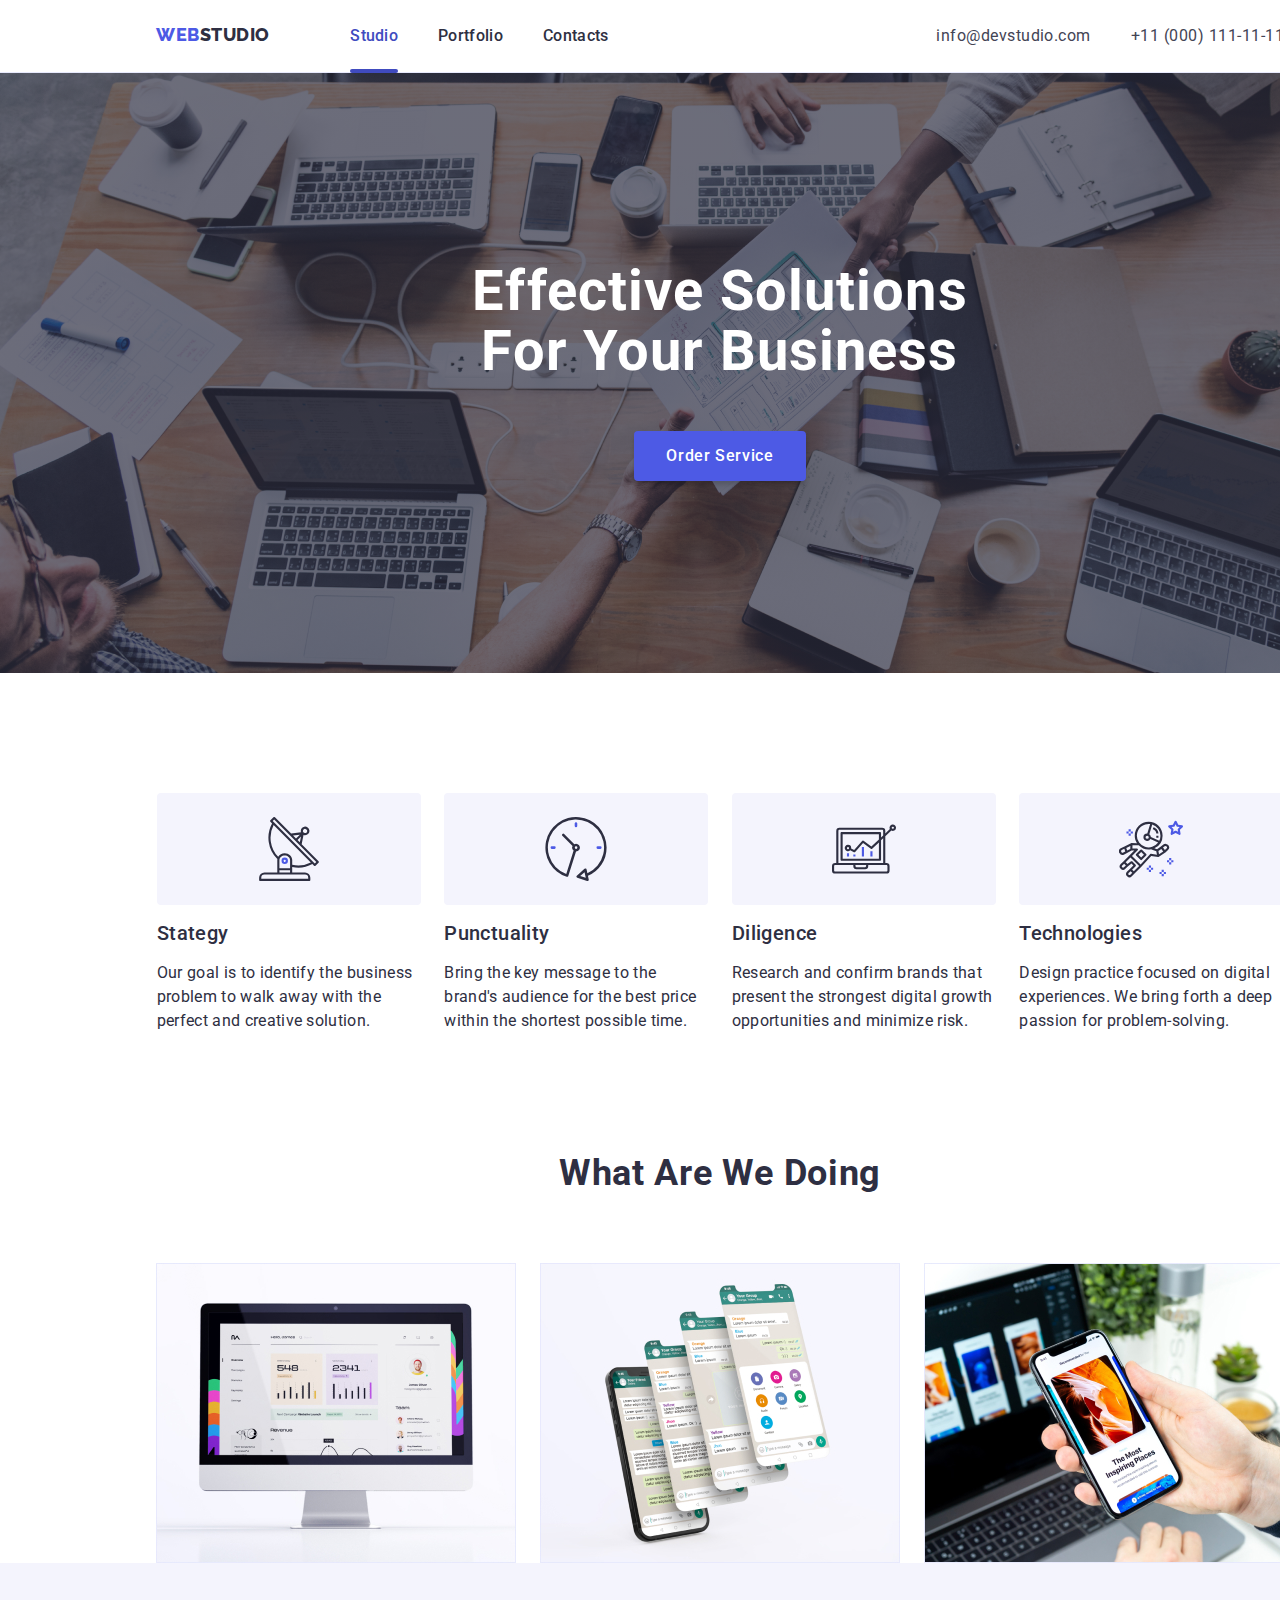
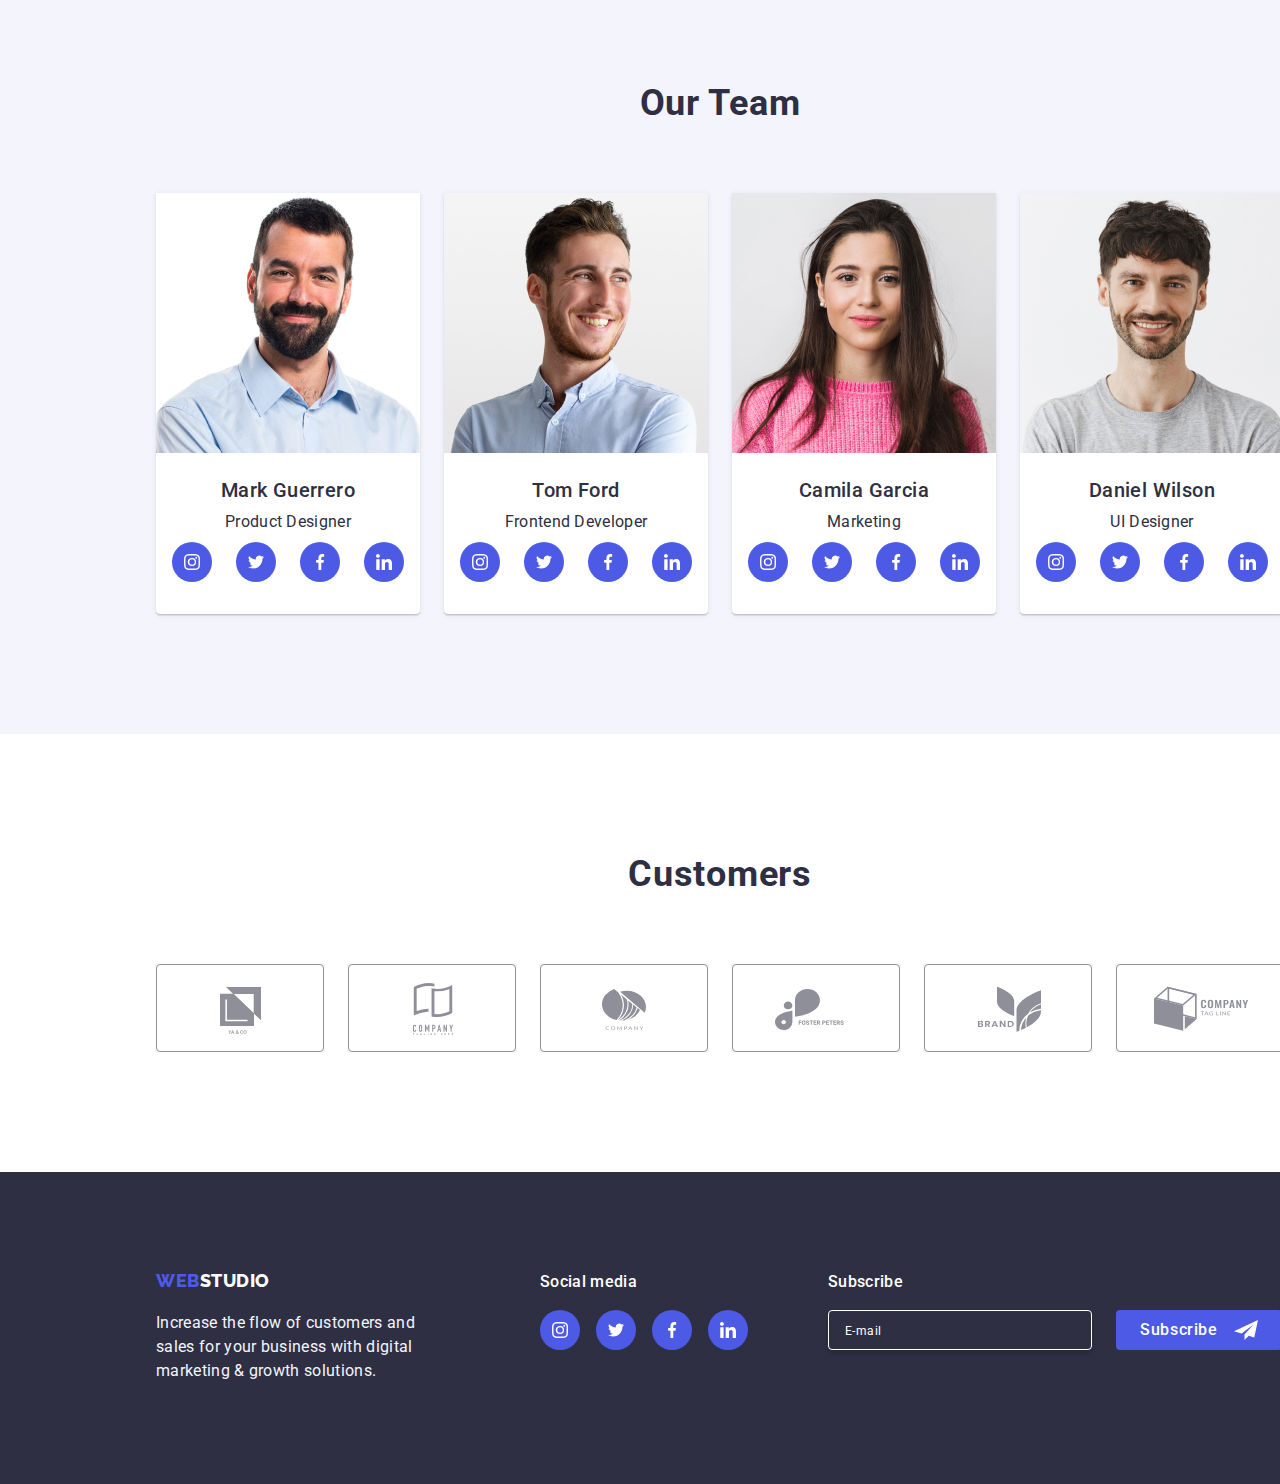
==== commit 0a6ffd63: "hw-7-8" ====
--- a/index.html
+++ b/index.html
@@ -458,7 +458,7 @@
 
     <!-- MOBILE-MENU -->
     <div class="mobile-menu-container" data-menu>
-        <div class="container-mobile">
+        <!-- <div class="container-mobile"> -->
             <button class="modal-close-circle" data-menu-close>
                 <svg class="modal-close-icon">
                     <use href="./images/icons.svg#modal-close"></use>
@@ -517,7 +517,7 @@
                     </a>
                 </li>
             </ul>
-        </div>
+        <!-- </div> -->
     </div>
 
         <script src="./js/modal.js"></script>
--- a/css/styles.css
+++ b/css/styles.css
@@ -164,11 +164,20 @@
 
 /* MAIN CONTAINER */
 .container {
-    width: 100%;
+    width: 480px;
     padding: 0 16px;
     margin: 0 auto;
 }
-
+/* For Mobile view */
+@media screen and (max-width: 480px) {
+    .container {
+        width: 100%;
+    }
+
+    body {
+        overflow-x: hidden;
+    }
+}
 /* For Tablet view */
 @media screen and (min-width: 768px) {
     .container {
@@ -235,32 +244,45 @@
     position: fixed;
     left: 0px;
     top: 0px;
-    width: 100%;
-    height: 100%;
-    padding-left:40px;
-    padding-top: 80px;
-    background: var(--white, #FFF);
+    width: 100vw;
+    height: 40vh;
+    /* max-width: 767px; */
+    /* padding-left:40px; */
+    padding: 80px 40px;
+    display: flex;
+    flex-direction: column;
     box-shadow: 0px 1px 6px 0px rgba(46, 47, 66, 0.08), 0px 1px 1px 0px rgba(46, 47, 66, 0.16), 0px 2px 1px 0px rgba(46, 47, 66, 0.08);
     overflow-x: hidden;
     overflow-y: scroll;
-    z-index: 100;
-    opacity: 0;
-    visibility: hidden;
-    pointer-events: none;
-    transition: opacity 500ms var(--function-transition), visibility 500ms var(--function-transition);
-}
-.container-mobile{
-    width: 100%;
-    display: block;
-}
+    z-index: 3;
+    transform: translateY(100%);
+    background: var(--white, #FFF);
+    /* opacity: 0; */
+    /* visibility: hidden; */
+    /* pointer-events: none; */
+    transition: transform 250ms ease-in-out;
+    /* transition: opacity 500ms var(--function-transition), visibility 500ms var(--function-transition); */
+}
+
 .mobile-menu-container.is-open {
-    opacity: 1;
+    transform: translateY(0);
+    /* opacity: 1;
     visibility: visible;
-    pointer-events: auto;
+    pointer-events: auto; */
     transition: transform 0.25s ease-out;
     transition-timing-function: cubic-bezier(0.4, 0, 0.2, 1);
     /* transform: translateY(-100%); */
     
+}
+@media screen and (max-width: 380px) {
+    .mobile-menu-container {
+       z-index: 0;
+    }
+}
+@media screen and (min-width: 768px) {
+    .mobile-menu-container {
+        display: none;
+    }
 }
 .modal-close-icon {
     width: 8px;
@@ -277,6 +299,7 @@
     flex-direction: column;
     align-items: flex-start;
     gap: 40px;
+    margin-bottom: auto;
 }
 
 .mobile-menu-link-active {
@@ -299,7 +322,6 @@
     flex-direction: column;
     align-items: flex-start;
     gap: 40px;
-    margin-top: 284px;
 }
 
 .mobile-contact_tel {
@@ -322,6 +344,7 @@
 }
 
 .mobile-social-container {
+    width: 100%;
     display: inline-flex;
     align-items: flex-start;
     gap: 56px;
@@ -329,16 +352,66 @@
     margin-bottom: 40px;
 }
 
+/* For Mobile view */
+@media screen and (max-width: 380px) {
+    .mobile-menu-container {
+        width: 100vw;
+        height: 100vh;
+    }
+
+    .mobile-contact-container {
+        gap: 24px;
+        margin-top: 100px;
+    }
+
+    .mobile-social-container {
+        gap: 24px;
+        margin-top: 24px;
+    }
+    .mobile-contact_tel {
+        font-size: 16px;
+    }
+}
+@media screen and (min-width: 428px) {
+    .mobile-menu-container{
+        width: 100vw;
+        height: 100vh;
+    }
+    .mobile-contact-container {
+        gap: 24px;
+        margin-top: 284px;
+    }
+    .mobile-social-container {            
+        gap: 24px;
+        margin-top: 48px;
+
+    }
+}
+
+@media screen and (max-width: 767px) {
+    .mobile-contact_tel {
+        font-size: 26px;
+    }
+    .mobile-social-container {
+        gap: 24px;
+    }
+    .mobile-menu-container.is-open {
+        /* display: none; */
+    }
+}
 /* For Tablet view */
 @media screen and (min-width: 768px) {
+    .mobile-menu-container{
+        display: none;
+    }
     .header-container {
         width: 768px;
             /* display: flex;
             align-items: center;
             justify-content: baseline; */
             /* margin: 0 auto; */
-            height: 72px;
-        }
+        height: 72px;
+    }
 
     .menu {
         display: inline-flex;
@@ -388,7 +461,13 @@
     .burger-btn {
         display: none;
     }
-
+    .contact-links {
+        display: block;
+        margin: 16px 0;
+        padding: 0;
+        font-size: 16px;
+        font-weight: 400;        
+    }
 }
 
 /* HERO SECTION */
@@ -399,20 +478,48 @@
     background-size: cover;
     padding: 112px 0;
     width: 100%;
-    height: 432px;
+    /* height: 432px; */
     flex-shrink: 0;
 }
-
+@media screen and (min-device-pixel-ratio: 2),
+screen and (min-resolution: 192dpi),
+screen and (min-resolution: 2dppx) {
+    .hero {
+    background: linear-gradient(to right,
+                var(--grey, rgba(46, 47, 66, 0.70), rgba(46, 47, 66, 0.70))), url(../images/people-office-mobile.jpg); 
+    background-size: cover;
+            }
+
+}
+@media screen and (min-width: 768px) and (min-device-pixel-ratio: 2),
+screen and (min-resolution: 192dpi),
+screen and (min-resolution: 2dppx) {
+    .hero {
+        background: linear-gradient(to right,
+                var(--grey, rgba(46, 47, 66, 0.70), rgba(46, 47, 66, 0.70))), url(../images/people-office.jpg);
+        background-size: cover;
+    }
+}
+@media screen and (min-width: 1158px) and (min-device-pixel-ratio: 2),
+screen and (min-resolution: 192dpi),
+screen and (min-resolution: 2dppx) {
+    .hero {
+        background: linear-gradient(to right,
+                var(--grey, rgba(46, 47, 66, 0.70), rgba(46, 47, 66, 0.70))), url(../images/people-office.jpg);
+        background-size: cover;
+    }
+}
 .hero-container {
     text-align: center;
 
 }
 
 .hero-title {
-    font-size: 36px;
-    line-height: 40px;
+    font-size: 40px;
+    font-weight: 700;
+    line-height: 56px;
     letter-spacing: 0.72px;
-    margin-bottom: 72px;
+    margin-bottom: 50px;
     color: white;
     text-transform: capitalize;
 }
@@ -425,7 +532,7 @@
     border-radius: 4px;
     letter-spacing: 0.64px;
     background-color: var(--iris);
-    margin-bottom: 112px;
+    /* margin-bottom: 112px; */
     color: var(--white);
     box-shadow: 0px 4px 4px 0px rgba(0, 0, 0, 0.15);
     cursor: pointer;
@@ -449,6 +556,12 @@
     }
 
     .hero-title {
+        font-size: 56px;
+        line-height: 60px;
+        letter-spacing: 1.12px;
+        margin-bottom: 72px;
+        color: white;
+        text-transform: capitalize;
         margin-bottom: 36px;
     }
 }
@@ -460,19 +573,16 @@
                 var(--grey, rgba(46, 47, 66, 0.70), rgba(46, 47, 66, 0.70))), url(../images/people-office.jpg);
         background-size: cover;
         padding: 188px 0;
-        width: 100%;
+        min-width: 100%;
         height: 600px;
         flex-shrink: 0;
     }
 
     .hero-title {
         font-size: 56px;
-        font-weight: 700;
         line-height: 60px;
         letter-spacing: 1.12px;
-        text-align: center;
         margin-bottom: 50px;
-        color: white;
     }
 
     .main-button {
@@ -483,7 +593,6 @@
 /* SECTION  */
 .section {
     padding: 96px 0;
-    /* background-color: green; */
 }
 
 .section-no-top-padding {
@@ -520,7 +629,7 @@
  }
 
  .benefits-title {
-     align-self: stretch;
+     /* align-self: stretch; */
      text-align: center;
      font-size: 36px;
      font-weight: 700;
@@ -550,6 +659,7 @@
     }
 
     .benefits-title {
+        text-align: left;
         width: 264px;
         font-size: 36px;
         font-weight: 700;
@@ -643,16 +753,22 @@
 }
 /* For Tablet view */
 @media screen and (min-width: 768px) and (max-width: 1557px) {
-    .section-no-top-padding {
+    /* .section-no-top-padding {
         display: none;
-    }
+    } */
 }
 
 /* For Desktop view  */
 @media screen and (min-width: 1158px) {
+    .section{
+        padding: 120px 0;
+    }
     .section-no-top-padding {
-        display: contents;
-        }
+        display:contents;
+    }
+    .section{
+        padding-bottom: 120px;
+    }
 }
 
 /* TEAM section */
@@ -663,11 +779,13 @@
 
 .team {
     display: flex;
+    align-items: center;
     justify-content: center;
-    display: flex;
+    gap: 64px;
+    row-gap: 64px;
     flex-wrap: wrap;
-    gap: 24px;
-}
+}
+
 
 .team-item {
     padding-bottom: 32px;
@@ -678,11 +796,11 @@
     flex-direction: column;
     justify-content: center;
     align-items: center;
-    margin-bottom: 72px;
-}
- .team > li:last-child {
+    /* margin-bottom: 72px; */
+}
+ /* .team > li:last-child {
      margin-bottom: 0;
- }
+ } */
 .team-name {
     margin-top: 25px;
     margin-bottom: 8px;
@@ -735,49 +853,53 @@
 
 /* For Tablet view */
 @media screen and (min-width: 768px) and (max-width: 1557px) {
-    .team {
-        display: flex;
-        flex-wrap: wrap;
-        gap:24px;
-     }
+          
     .team-item {
         display: inline-flex;
         flex-direction: column;
         justify-content: center;
         align-items: center;
-        margin-bottom: 64px;
-    }
-    .team > li:nth-child(3){
-        margin-bottom: 0;
-    }    
+    }
 }
 
 /* For Desktop view  */
 @media screen and (min-width: 1158px) {
-  .team > li {
-      margin-bottom: 0;
-  }
-}
-
+    .team {
+        display: flex;
+        gap: 24px;
+        justify-content: center;
+    }
+}
 /* CUSTOMERS SECTION */
 .customers {
     display: flex;
-    justify-content: space-between;
-    margin: 0 16px;
+    align-items: center;
+    justify-content: center;
+    /* justify-content: space-between; */
+    gap:16px;
+    row-gap: 72px;
+    /* flex-basis: calc(100% / 2 - 16px); */
+    /* margin: 0 16px; */
     flex-wrap: wrap;
 }
+/* .section > .customers{
+    margin-bottom: 0;
+} */
 
  .customers > li {
      display: inline-flex;
      flex-direction: column;
      justify-content: center;
      align-items: center;
-     margin-bottom: 72px;
+     /* margin-bottom: 72px; */
  }
- .customers>li:nth-child(5),
+ /* .customers>li:nth-child(5),
  .customers>li:nth-child(6) {
      margin-bottom: 0;
- }
+ } */
+ /* .customers > li::cue-region(:last-child){
+    margin-bottom: 0;
+ } */
 .customers-box {
     display: flex;
     align-items: center;
@@ -805,7 +927,18 @@
     color: var(--ocean);
     cursor: pointer;
 }
-
+/* For Tablet view */
+@media screen and  (max-width: 380px) {
+    .customers {
+        width: 100;
+        padding: 0;
+        margin: 0;
+        flex-wrap: wrap;
+        gap: 24px;
+        /* row-gap: 24px; */
+    }
+        
+}
 /* For Tablet view */
 @media screen and (min-width: 768px) and (max-width: 1557px) {
     .customers {
@@ -844,8 +977,6 @@
     height: 664px;
     flex-shrink: 0;
     padding: 96px 0;
-
-
 }
 
 .footer-container {
@@ -855,9 +986,7 @@
     flex-shrink: 0;
     text-align: center;
     margin-bottom: 72px;
-    display: block;
- 
-    
+    display: block;   
 }
 
 .footer-item {
@@ -917,7 +1046,6 @@
     align-items: center;
     justify-content: center;
     padding-left: 16px;
-    /* flex-direction: row; */
 }
 
 .footer-container form {
@@ -926,7 +1054,7 @@
 }
 
 .footer-form {
-    width: 428px;
+    width: 100%;
     padding: 0 15px;
     margin-left: 0;
 }
@@ -943,7 +1071,7 @@
 
 .footer-form-input {
     color: var(--white);
-    width: 398px;
+    width: 100%;
     height: 40px;
     padding: 8px 16px;
     display: flex;
@@ -973,7 +1101,6 @@
     justify-content: center;
     align-items: center;
     gap: 16px;
-    margin-left: 24px;
     border: none;
     font-weight: 500;
     line-height: 24px;
@@ -1057,14 +1184,18 @@
         width: 264px;
         margin-bottom: 0;
     }
+    .footer-form-button {
+        margin-left: 24px;
+    }
 }
 
 /* For Desktop view  */
 @media screen and (min-width: 1158px) {
     .footer {
-        width: 100%;
+        min-width: 100%;
         height: 312px;
         flex-shrink: 0;
+        margin: 0 auto;
     }
     .row {
         padding-left: 156px;
@@ -1091,15 +1222,19 @@
         width: 264px;
         margin-bottom: 0;
     }
-}
+    .footer-form-button {
+        margin-left: 24px;
+    }
+}
+
 
 .filter {
-    width: 290px;
+    /* width: 290px; */
     gap: 24px;
     display: flex;
     flex-wrap: wrap;
     justify-content: left;
-    margin: 48px 0;
+    margin: 0 0 48px 0;
  
 }
 
@@ -1142,16 +1277,14 @@
     border: 1px solid var(--ocean);
     cursor: pointer;
 }
-.portfolio-section-no-padding{
-    padding: 0;
-}
-
 .portfolio {
+    width: 100%;
     display: flex;
     align-items: center;
-    justify-content: center;
-    gap: 48px 24px;
+    justify-content: left;
+    gap: 24px;
     flex-wrap: wrap;
+    margin-bottom: 48px;
 }
 
 .portfolio_item {
@@ -1172,7 +1305,7 @@
 }
 
 .portfolio-card {
-    min-width: 396px;
+    min-width: 100%;
 }
 
 .portfolio-card-overlay {
@@ -1180,7 +1313,7 @@
     overflow: hidden;
 }
 .portfolio-card > img {
-    width: 396;
+    width: 100%;
 }
 
 .portfolio-card-desc {
@@ -1236,28 +1369,24 @@
         display: flex;
         gap: 24px;
         justify-content: center;
-        margin: 64px 0;
+        margin: 0 0 64px 0;
     }
     
     .portfolio {
         display: flex;
         flex-wrap: wrap;
+        gap: 72px 24px;
         align-items: baseline;
         justify-content: left;
     }
     .portfolio-card {
-        min-width: 360px;
+        min-width: 350px;
     }
     .portfolio_item {
         width: 350px;
         flex-shrink: 0;
         flex-basis: calc(100% / 2 - 24px);
-        margin-bottom: 72px;
-    }
-    .portfolio_item:last-child{
-        margin-bottom: 96px;
-    }
-  
+    }
 }
 /* For Desktop view  */
 @media screen and (min-width: 1158px) {
@@ -1266,7 +1395,12 @@
         display: flex;
         gap: 24px;
         justify-content: center;
-        margin: 72px 0;
+        margin: 0 0 72px 0;
+    }
+    .portfolio { 
+        width: 100%;
+        gap: 48px 24px;
+        margin-bottom: 0;
     }
     .portfolio-card {
         min-width: 360px;
@@ -1274,9 +1408,10 @@
     .portfolio_item {
         display: flex;
         width: 360px;
-        height: 420px;
+        /* height: 420px; */
         flex-basis: 0;
         flex-shrink: 0;
+        
     }
    
 }
@@ -1305,7 +1440,7 @@
     padding: 72px 24px 24px 24px;
     top: 50%;
     left: 50%;
-    width: 392px;
+    width: 100%;
     /* height: 584px; */
     border-radius: 4px;
     background: var(--dairy);
@@ -1414,7 +1549,7 @@
 
 .form-input {
     display: block;
-    width: 360px;
+    width: 100%;
     height: 40px;
     padding-top: 11px;
     padding-bottom: 11px;
@@ -1442,7 +1577,7 @@
 }
 
 .form-textarea {
-    width: 360px;
+    width: 100%;
     height: 120px;
     flex-shrink: 0;
     padding-top: 8px;
@@ -1506,6 +1641,7 @@
     position: relative;
     margin-bottom: 30px;
     font-size: 12px;
+    width: 100%;
     line-height: 1.166;
     letter-spacing: 0.01em;
     color: var(--lightslate, #8E8F99);
@@ -1515,6 +1651,7 @@
     position: relative;
     margin-bottom: 16px;
     font-size: 12px;
+    width: 100%;
     line-height: 1.166;
     letter-spacing: 0.01em;
     color: var(--lightslate, #8E8F99);
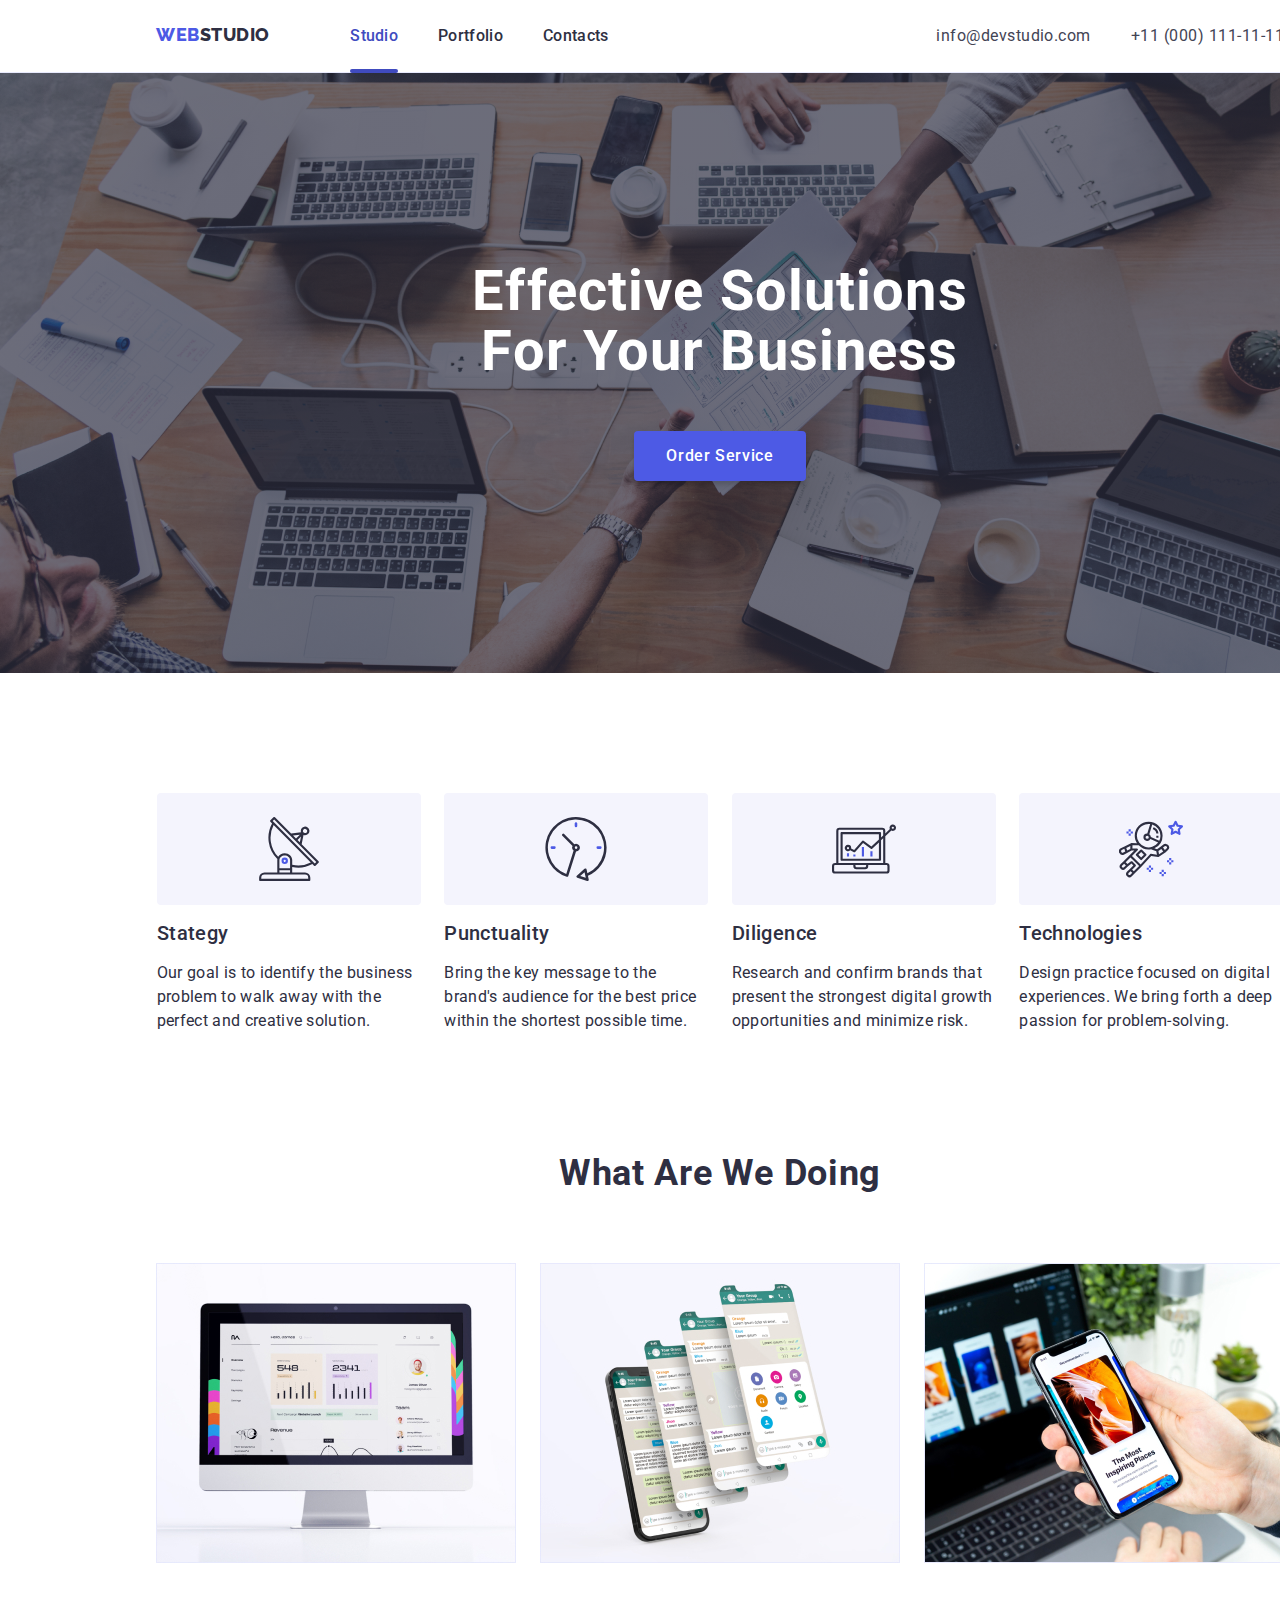
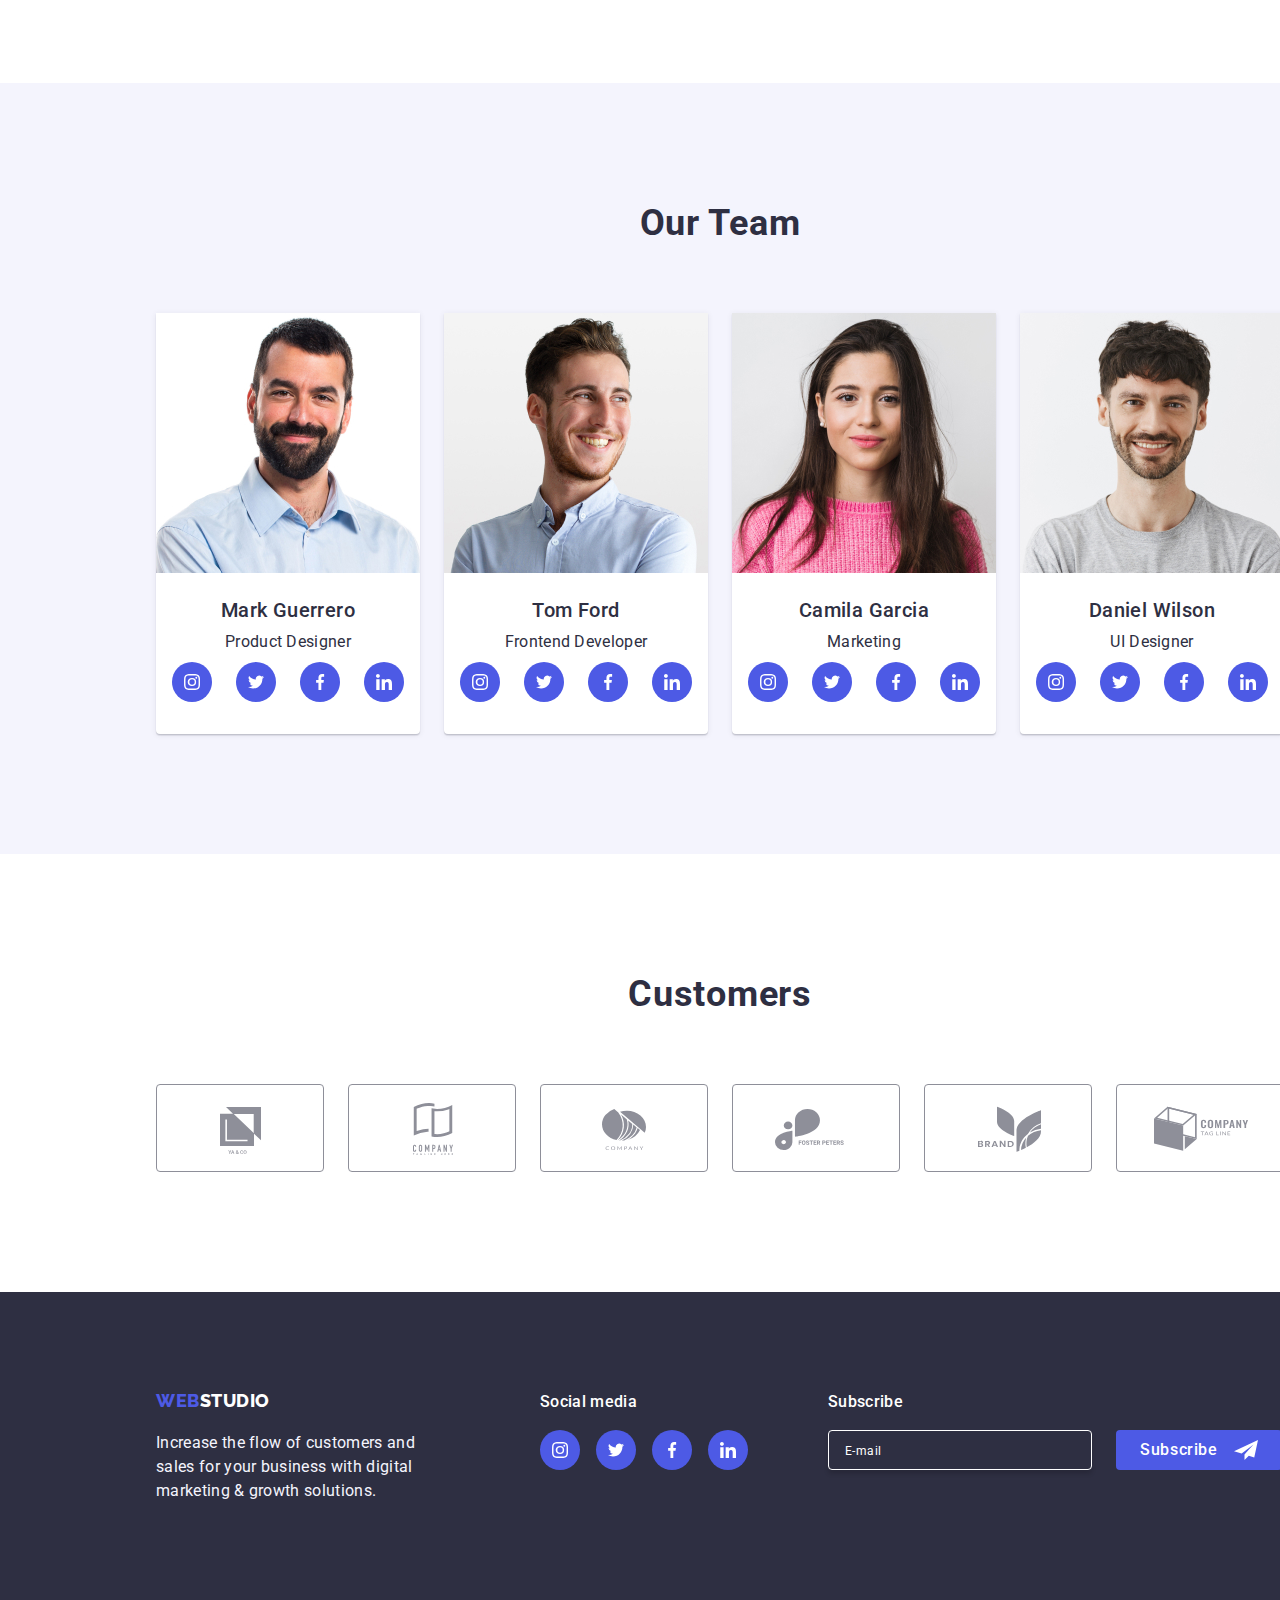
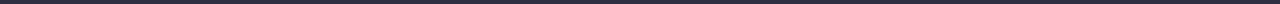
==== commit d7142ec8: "hw-7-10" ====
--- a/index.html
+++ b/index.html
@@ -458,66 +458,73 @@
 
     <!-- MOBILE-MENU -->
     <div class="mobile-menu-container" data-menu>
-        <!-- <div class="container-mobile"> -->
-            <button class="modal-close-circle" data-menu-close>
-                <svg class="modal-close-icon">
-                    <use href="./images/icons.svg#modal-close"></use>
-                </svg>
-            </button>
-
-            <ul class="mobile-menu-list list">
-                <li>
-                    <a href="./index.html"class="mobile-menu-list_item mobile-menu-link-active link">Studio</a>
-                </li>
-                <li>
-                    <a href="./portfolio.html"class="mobile-menu-list_item link">Portfolio</a>
-                </li>
-                <li>
-                    <a href="" class="mobile-menu-list_item link">Contacts</a>
-                </li>
-            </ul>
-            <ul class="mobile-contact-container list">
-                <li>
-                    <a href="tel:+110001111111" class="mobile-contact_tel link">+11 (000) 111-11-11</a>
-                </li>
-                <li>
-                    <a href="mailto:info@devstudio.com" class="mobile-contact_email link">info@devstudio.com</a>
-                </li>
-            </ul>
-            <ul class="mobile-social-container list">
-                <li>
-                    <a href="#" class="footer-social-link">
-                        <svg class="team-social-link_box">
-                            <use href="./images/icons.svg#instagram"></use>
-                        </svg>
-                    </a>
-                </li>
+        <div class="container-mobile">
+            <div>
+                <button class="modal-close-circle" data-menu-close>
+                    <svg class="modal-close-icon">
+                        <use href="./images/icons.svg#modal-close"></use>
+                    </svg>
+                </button>
+            </div>
+            <div class="mobile-menu-content">
+                    <ul class="mobile-menu-list list">
+                        <li>
+                            <a href="./index.html"class="mobile-menu-list_item mobile-menu-link-active link">Studio</a>
+                        </li>
+                        <li>
+                            <a href="./portfolio.html"class="mobile-menu-list_item link">Portfolio</a>
+                        </li>
+                        <li>
+                            <a href="" class="mobile-menu-list_item link">Contacts</a>
+                        </li>
+                    </ul>
                 
-                <li>
-                    <a href="#" class="footer-social-link">
-                        <svg class="team-social-link_box">
-                            <use href="./images/icons.svg#twitter"></use>
-                        </svg>
-                    </a>
-                </li>
-                
-                <li>
-                    <a href="#" class="footer-social-link">
-                        <svg class="team-social-link_box">
-                            <use href="./images/icons.svg#facebook"></use>
-                        </svg>
-                    </a>
-                </li>
-                
-                <li>
-                    <a href="#" class="footer-social-link">
-                        <svg class="team-social-link_box">
-                            <use href="./images/icons.svg#linkedin"></use>
-                        </svg>
-                    </a>
-                </li>
-            </ul>
-        <!-- </div> -->
+                <div class="mobile-container-footer">    
+                    
+                    <ul class="mobile-contact-container list">
+                        <li>
+                            <a href="tel:+110001111111" class="mobile-contact_tel link">+11 (000) 111-11-11</a>
+                        </li>
+                        <li>
+                            <a href="mailto:info@devstudio.com" class="mobile-contact_email link">info@devstudio.com</a>
+                        </li>
+                    </ul>
+                    <ul class="mobile-social-container list">
+                        <li>
+                            <a href="#" class="footer-social-link">
+                                <svg class="team-social-link_box">
+                                    <use href="./images/icons.svg#instagram"></use>
+                                </svg>
+                            </a>
+                        </li>
+                        
+                        <li>
+                            <a href="#" class="footer-social-link">
+                                <svg class="team-social-link_box">
+                                    <use href="./images/icons.svg#twitter"></use>
+                                </svg>
+                            </a>
+                        </li>
+                        
+                        <li>
+                            <a href="#" class="footer-social-link">
+                                <svg class="team-social-link_box">
+                                    <use href="./images/icons.svg#facebook"></use>
+                                </svg>
+                            </a>
+                        </li>
+                        
+                        <li>
+                            <a href="#" class="footer-social-link">
+                                <svg class="team-social-link_box">
+                                    <use href="./images/icons.svg#linkedin"></use>
+                                </svg>
+                            </a>
+                        </li>
+                    </ul>
+                </div>
+            </div>
+        </div>
     </div>
 
         <script src="./js/modal.js"></script>
--- a/css/styles.css
+++ b/css/styles.css
@@ -125,7 +125,6 @@
 
 .contact-links {
     text-decoration: none;
-    /* font-weight: 400; */
     color: var(--slate);
     display: block;
     padding: 24px 0;
@@ -169,6 +168,11 @@
     margin: 0 auto;
 }
 /* For Mobile view */
+ @media screen and (max-width:380px) {
+     .container {
+         width: 100vw;
+     }
+ }
 @media screen and (max-width: 480px) {
     .container {
         width: 100%;
@@ -184,7 +188,7 @@
         width: 768px;
     }
     body {
-    overflow-x: hidden;
+        overflow-x: hidden;
     }
 }
 /* For Desktop view  */
@@ -192,8 +196,7 @@
     .container {
         width: 1440px;
         padding: 0 156px;
-        margin: 0 auto;
-        
+        margin: 0 auto; 
     }
 }
 
@@ -242,41 +245,42 @@
     }
 .mobile-menu-container {
     position: fixed;
+    display: flex;
+    flex-direction: column;
     left: 0px;
     top: 0px;
     width: 100vw;
-    height: 40vh;
-    /* max-width: 767px; */
-    /* padding-left:40px; */
-    padding: 80px 40px;
-    display: flex;
-    flex-direction: column;
-    box-shadow: 0px 1px 6px 0px rgba(46, 47, 66, 0.08), 0px 1px 1px 0px rgba(46, 47, 66, 0.16), 0px 2px 1px 0px rgba(46, 47, 66, 0.08);
-    overflow-x: hidden;
-    overflow-y: scroll;
-    z-index: 3;
+    height: 100vh;
+    padding: 80px 0 40px 40px;
     transform: translateY(100%);
     background: var(--white, #FFF);
-    /* opacity: 0; */
-    /* visibility: hidden; */
-    /* pointer-events: none; */
     transition: transform 250ms ease-in-out;
-    /* transition: opacity 500ms var(--function-transition), visibility 500ms var(--function-transition); */
+}
+.container-mobile {
+    display: flex;
+    flex-direction: column;
+    justify-content: flex-start;
+    height: 100vh;
+    transition-property: All;
+    transition-duration: 250ms;
+    transition-timing-function: cubic-bezier(0.4, 0, 0.2, 1);
 }
 
 .mobile-menu-container.is-open {
     transform: translateY(0);
-    /* opacity: 1;
     visibility: visible;
-    pointer-events: auto; */
     transition: transform 0.25s ease-out;
-    transition-timing-function: cubic-bezier(0.4, 0, 0.2, 1);
-    /* transform: translateY(-100%); */
-    
+    transition-timing-function: cubic-bezier(0.4, 0, 0.2, 1); 
+}
+.mobile-menu-content{
+    display: flex;
+    flex-direction: column;
+    justify-content: space-between;
+    height: 100%;
 }
 @media screen and (max-width: 380px) {
     .mobile-menu-container {
-       z-index: 0;
+      visibility: hidden;
     }
 }
 @media screen and (min-width: 768px) {
@@ -299,7 +303,6 @@
     flex-direction: column;
     align-items: flex-start;
     gap: 40px;
-    margin-bottom: auto;
 }
 
 .mobile-menu-link-active {
@@ -315,13 +318,18 @@
     text-transform: capitalize;
     cursor: pointer;
 }
-
-.mobile-contact-container {
-    width: 100%;
+.mobile-container-footer{
     display: inline-flex;
     flex-direction: column;
     align-items: flex-start;
-    gap: 40px;
+    justify-content: last baseline;
+}
+.mobile-contact-container {
+    width: 100%;
+    display: inline-flex;
+    flex-direction: column;
+    align-items: flex-start;
+    row-gap: 40px;
 }
 
 .mobile-contact_tel {
@@ -349,42 +357,15 @@
     align-items: flex-start;
     gap: 56px;
     margin-top: 48px;
-    margin-bottom: 40px;
 }
 
 /* For Mobile view */
-@media screen and (max-width: 380px) {
-    .mobile-menu-container {
-        width: 100vw;
-        height: 100vh;
-    }
-
-    .mobile-contact-container {
-        gap: 24px;
-        margin-top: 100px;
-    }
-
+@media screen and (max-width: 428px) {
     .mobile-social-container {
         gap: 24px;
-        margin-top: 24px;
     }
     .mobile-contact_tel {
         font-size: 16px;
-    }
-}
-@media screen and (min-width: 428px) {
-    .mobile-menu-container{
-        width: 100vw;
-        height: 100vh;
-    }
-    .mobile-contact-container {
-        gap: 24px;
-        margin-top: 284px;
-    }
-    .mobile-social-container {            
-        gap: 24px;
-        margin-top: 48px;
-
     }
 }
 
@@ -394,9 +375,6 @@
     }
     .mobile-social-container {
         gap: 24px;
-    }
-    .mobile-menu-container.is-open {
-        /* display: none; */
     }
 }
 /* For Tablet view */
@@ -406,10 +384,6 @@
     }
     .header-container {
         width: 768px;
-            /* display: flex;
-            align-items: center;
-            justify-content: baseline; */
-            /* margin: 0 auto; */
         height: 72px;
     }
 
@@ -424,8 +398,6 @@
         display: block;
         flex-wrap: wrap;
         margin-left: 121px;
-        /* padding: 16px 0; */
-        /* justify-content: flex-end; */
         gap: 12px;
     }
     .contact-links {
@@ -478,7 +450,6 @@
     background-size: cover;
     padding: 112px 0;
     width: 100%;
-    /* height: 432px; */
     flex-shrink: 0;
 }
 @media screen and (min-device-pixel-ratio: 2),
@@ -545,12 +516,19 @@
     background-color: var(--ocean);
 }
 /* For Tablet view */
+@media screen and (max-width: 380px) {
+    .hero-title {
+        font-size: 26px;
+        line-height: 36px;
+    }
+}
+/* For Tablet view */
 @media screen and (min-width: 768px) {
     .hero {
         padding: 112px 0;
         background: linear-gradient(to right,
                 var(--grey, rgba(46, 47, 66, 0.70), rgba(46, 47, 66, 0.70))), url(../images/people-office.jpg);
-        width: 100%;
+        background-size: cover ;
         height: 436px;
         flex-shrink: 0;
     }
@@ -573,7 +551,7 @@
                 var(--grey, rgba(46, 47, 66, 0.70), rgba(46, 47, 66, 0.70))), url(../images/people-office.jpg);
         background-size: cover;
         padding: 188px 0;
-        min-width: 100%;
+        min-width: 1440px;
         height: 600px;
         flex-shrink: 0;
     }
@@ -607,6 +585,7 @@
     text-transform: capitalize;
     text-align: center;
     margin-bottom: 70px;
+    /* width: 100%; */
 }
 
 /* For Desktop view  */
@@ -629,7 +608,6 @@
  }
 
  .benefits-title {
-     /* align-self: stretch; */
      text-align: center;
      font-size: 36px;
      font-weight: 700;
@@ -651,7 +629,7 @@
         justify-content:space-between;
         align-items: center;
         flex-wrap: wrap;
-        gap: 24px;      
+        gap: 24px;  
     }
 
     .benefits-svg-box {
@@ -682,11 +660,13 @@
 /* For Desktop view  */
 @media screen and (min-width: 1158px) {
     .benefits {
-        height: 240px;
         gap: 22px;
         display: flex;
         align-items: center;
-        justify-content: space-between;
+        height: 240px;
+    }
+    .benefits li {
+        width: 264px;
     }
 
     .benefits-svg-box {
@@ -711,25 +691,18 @@
         flex-shrink: 0;
     }
     .benefits-title {
-        width: 264px;
-        font-size: 20px;
+    font-size: 20px;
         font-weight: 500;
         line-height: 24px;
-        text-align: left;
+        margin-bottom: 8px;
         letter-spacing: 0.4px;
-        margin-bottom: 8px;
-        text-transform: capitalize;
     }
     .benefits-description {
         font-size: 16px;
         line-height: 24px;
-        font-weight: 400;
         letter-spacing: 0.32px;
-        width: 264px;
-    }
-    .benefits li {
-        width: 264px;
-    }
+    }
+       
 }
 
  /* WHAT ARE WE DOING SECTION */
@@ -751,28 +724,19 @@
 .section-no-top-padding {
      display: none;
 }
-/* For Tablet view */
-@media screen and (min-width: 768px) and (max-width: 1557px) {
-    /* .section-no-top-padding {
-        display: none;
-    } */
-}
-
 /* For Desktop view  */
 @media screen and (min-width: 1158px) {
-    .section{
-        padding: 120px 0;
-    }
     .section-no-top-padding {
         display:contents;
-    }
-    .section{
         padding-bottom: 120px;
     }
+    .what-we-do{
+        padding-bottom: 120px;
+    }
+    
 }
 
 /* TEAM section */
-
 .team-background {
     background: var(--cloud);
 }
@@ -785,8 +749,6 @@
     row-gap: 64px;
     flex-wrap: wrap;
 }
-
-
 .team-item {
     padding-bottom: 32px;
     border-radius: 0px 0px 4px 4px;
@@ -796,11 +758,8 @@
     flex-direction: column;
     justify-content: center;
     align-items: center;
-    /* margin-bottom: 72px; */
-}
- /* .team > li:last-child {
-     margin-bottom: 0;
- } */
+}
+
 .team-name {
     margin-top: 25px;
     margin-bottom: 8px;
@@ -853,7 +812,6 @@
 
 /* For Tablet view */
 @media screen and (min-width: 768px) and (max-width: 1557px) {
-          
     .team-item {
         display: inline-flex;
         flex-direction: column;
@@ -869,42 +827,31 @@
         gap: 24px;
         justify-content: center;
     }
+    .team-background{
+        min-width: 1440px;
+    }
 }
 /* CUSTOMERS SECTION */
 .customers {
     display: flex;
     align-items: center;
     justify-content: center;
-    /* justify-content: space-between; */
     gap:16px;
-    row-gap: 72px;
-    /* flex-basis: calc(100% / 2 - 16px); */
-    /* margin: 0 16px; */
     flex-wrap: wrap;
 }
-/* .section > .customers{
-    margin-bottom: 0;
-} */
 
  .customers > li {
      display: inline-flex;
      flex-direction: column;
      justify-content: center;
      align-items: center;
-     /* margin-bottom: 72px; */
  }
- /* .customers>li:nth-child(5),
- .customers>li:nth-child(6) {
-     margin-bottom: 0;
- } */
- /* .customers > li::cue-region(:last-child){
-    margin-bottom: 0;
- } */
+
 .customers-box {
     display: flex;
     align-items: center;
     justify-content: center;
-    width: 168px;
+    width: 190px;
     height: 88px;
     flex-shrink: 0;
     border-radius: 4px;
@@ -927,25 +874,40 @@
     color: var(--ocean);
     cursor: pointer;
 }
-/* For Tablet view */
-@media screen and  (max-width: 380px) {
+
+/* For Mobile view */
+@media screen and  (max-width: 320px) {
     .customers {
         width: 100;
         padding: 0;
         margin: 0;
         flex-wrap: wrap;
-        gap: 24px;
-        /* row-gap: 24px; */
+        row-gap: 72px;
     }
         
+}
+@media screen and (min-width: 348px) {
+    .customers {
+        width: 100;
+        padding: 0;
+        margin: 0;
+        flex-wrap: wrap;
+        row-gap: 72px;
+    }
+    .customers-box {
+        width: 190px;
+        height: 88px;
+    }
+
 }
 /* For Tablet view */
 @media screen and (min-width: 768px) and (max-width: 1557px) {
     .customers {
-        width: 552px;
-        margin: 0 95px;
         flex-wrap: wrap;
-        gap: 24px;
+        justify-content: center;
+        align-items: center;
+        gap:24px;
+        row-gap: 72px;
     }
     .customers > li {
         display: inline-flex;
@@ -953,23 +915,24 @@
         justify-content: center;
         align-items: center;
     }
-    .customers > li:nth-child(4), .customers>li:nth-child(5), .customers>li:nth-child(6){
-        margin-bottom: 0;
+    .customers-box {
+        width: 168px;
+        height: 88px;
     }
 }
 /* For Desktop view  */
 @media screen and (min-width: 1158px) {
-        .customers {
-            width: 1128px;
-            margin: 0;
-            padding: 0;
-        }
-        .customers > li {
-            margin-bottom: 0;
-        }
-}
-
-
+    .customers {
+        width: 100%;
+        gap: 24px;
+        margin-top: 72px;
+        margin: 0;
+        padding: 0;
+    }
+    .customers > li {
+        margin-bottom: 0;
+    }
+}
 /* Footer Section  */
 .footer {
     background-color: var(--navyblue);
@@ -988,7 +951,6 @@
     margin-bottom: 72px;
     display: block;   
 }
-
 .footer-item {
     margin-top: 17.5px;
     color: var(--cloud);
@@ -997,12 +959,10 @@
     letter-spacing: 0.32px;
     text-align: left;
 }
-
 .footer-social-link_box {
     width: 208px;
     height: 80px;
     flex-shrink: 0;
-    /* margin-left: 120px; */
     display: inline;
 }
 
@@ -1013,7 +973,6 @@
     margin: 0;
     gap: 16px;
 }
-
 .footer-social-link {
     width: 40px;
     height: 40px;
@@ -1192,14 +1151,21 @@
 /* For Desktop view  */
 @media screen and (min-width: 1158px) {
     .footer {
-        min-width: 100%;
         height: 312px;
+        min-width: 1440px;
         flex-shrink: 0;
-        margin: 0 auto;
     }
     .row {
+margin: 0 auto;
+        padding: 0;
+        width: 1440px;
         padding-left: 156px;
-
+    }
+    .footer-container {
+        width: 264px;
+        margin-left: 0;
+        margin-bottom: 72px;
+        text-align: left;
     }
     .footer-form {
         width: 453px;
@@ -1229,7 +1195,6 @@
 
 
 .filter {
-    /* width: 290px; */
     gap: 24px;
     display: flex;
     flex-wrap: wrap;
@@ -1244,7 +1209,6 @@
 
 .button-filter {
     display: flex;
-    /* padding: 12px 24px; */
     padding: 8px 16px;
     justify-content: center;
     align-items: center;
@@ -1282,9 +1246,9 @@
     display: flex;
     align-items: center;
     justify-content: left;
-    gap: 24px;
+    gap: 48px;
     flex-wrap: wrap;
-    margin-bottom: 48px;
+    /* margin-bottom: 48px; */
 }
 
 .portfolio_item {
@@ -1301,7 +1265,6 @@
 .portfolio_item:hover,
 .portfolio_item:focus {
     box-shadow: 0px 2px 1px 0px rgba(46, 47, 66, 0.08), 0px 1px 1px 0px rgba(46, 47, 66, 0.16), 0px 1px 6px 0px rgba(46, 47, 66, 0.08);
-
 }
 
 .portfolio-card {
@@ -1408,7 +1371,6 @@
     .portfolio_item {
         display: flex;
         width: 360px;
-        /* height: 420px; */
         flex-basis: 0;
         flex-shrink: 0;
         
@@ -1441,7 +1403,6 @@
     top: 50%;
     left: 50%;
     width: 100%;
-    /* height: 584px; */
     border-radius: 4px;
     background: var(--dairy);
     box-shadow: 0px 2px 1px 0px rgba(0, 0, 0, 0.20), 0px 1px 3px 0px rgba(0, 0, 0, 0.12), 0px 1px 1px 0px rgba(0, 0, 0, 0.14);
@@ -1529,7 +1490,6 @@
     height: 56px;
     padding: 16px 32px;
     border: none;
-    /* margin-bottom: 24px; */
     font-weight: 500;
     letter-spacing: 0.64px;
     border-radius: 4px;
